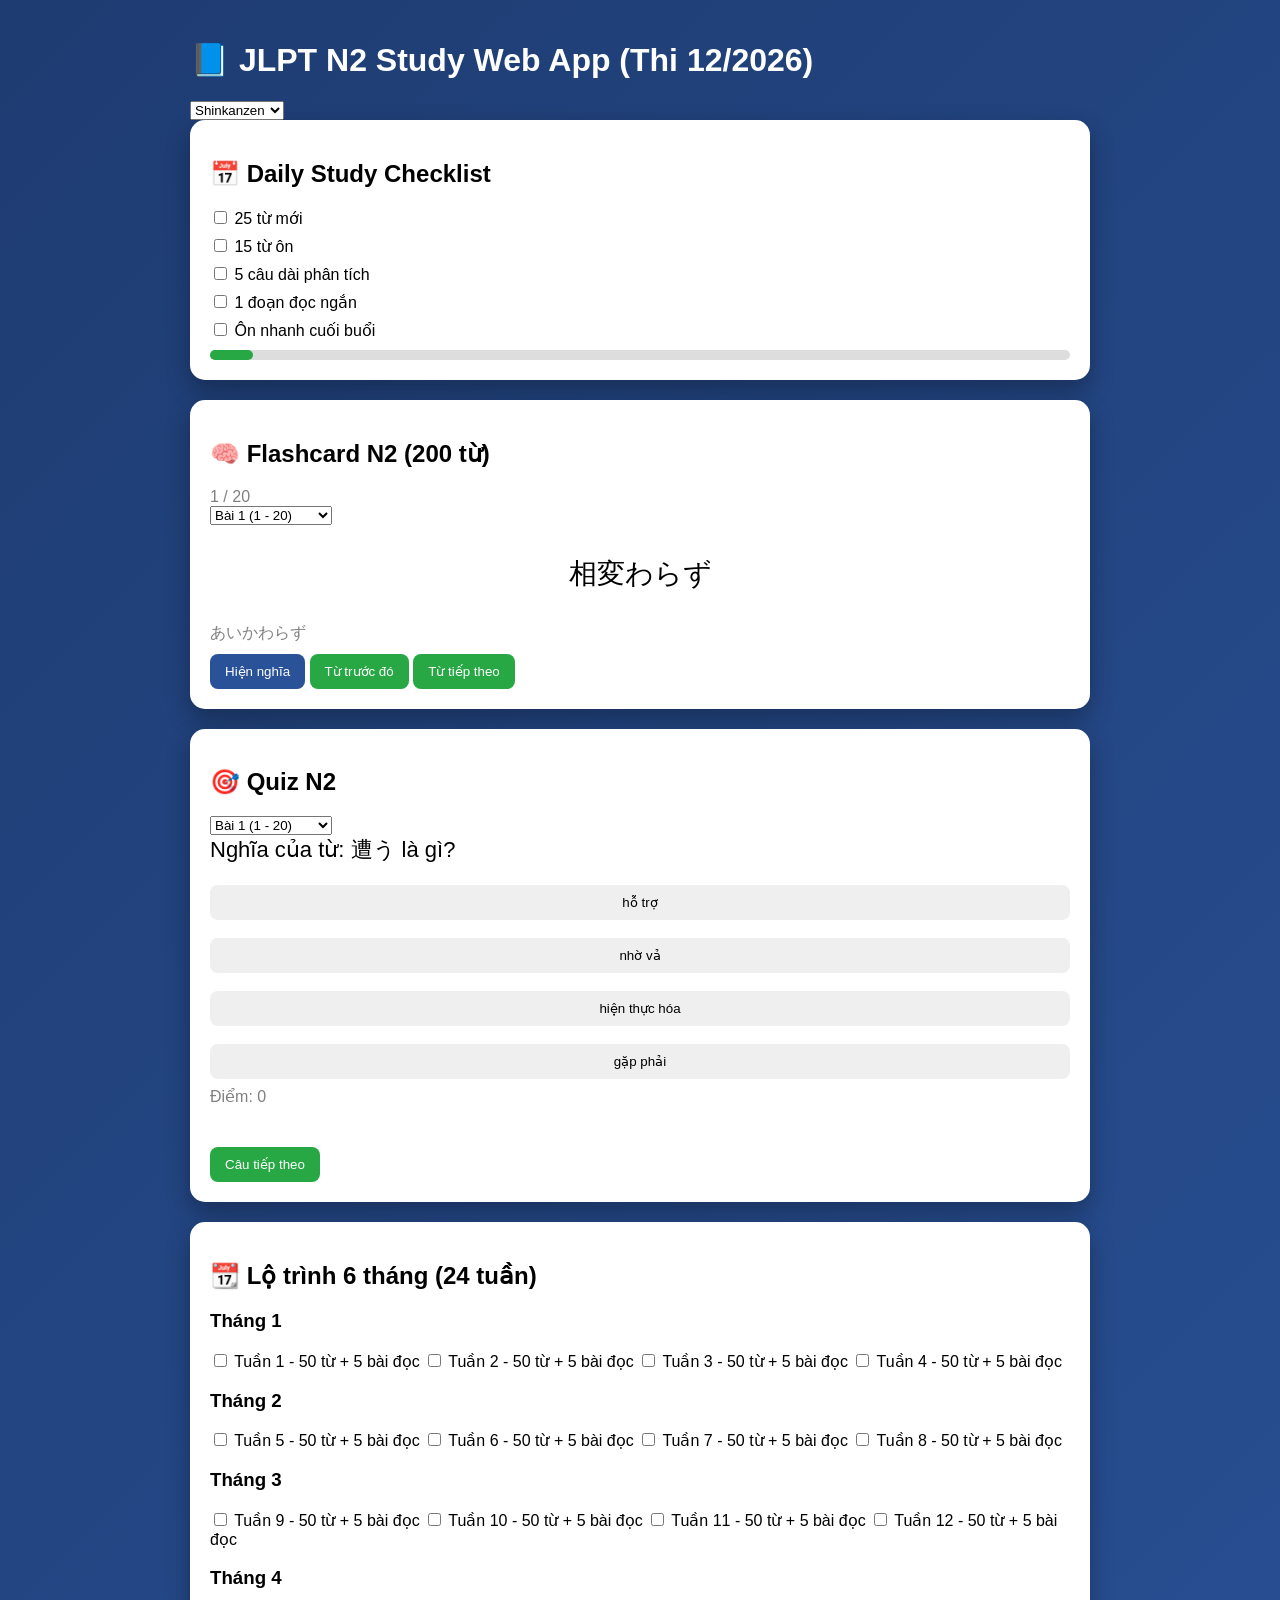
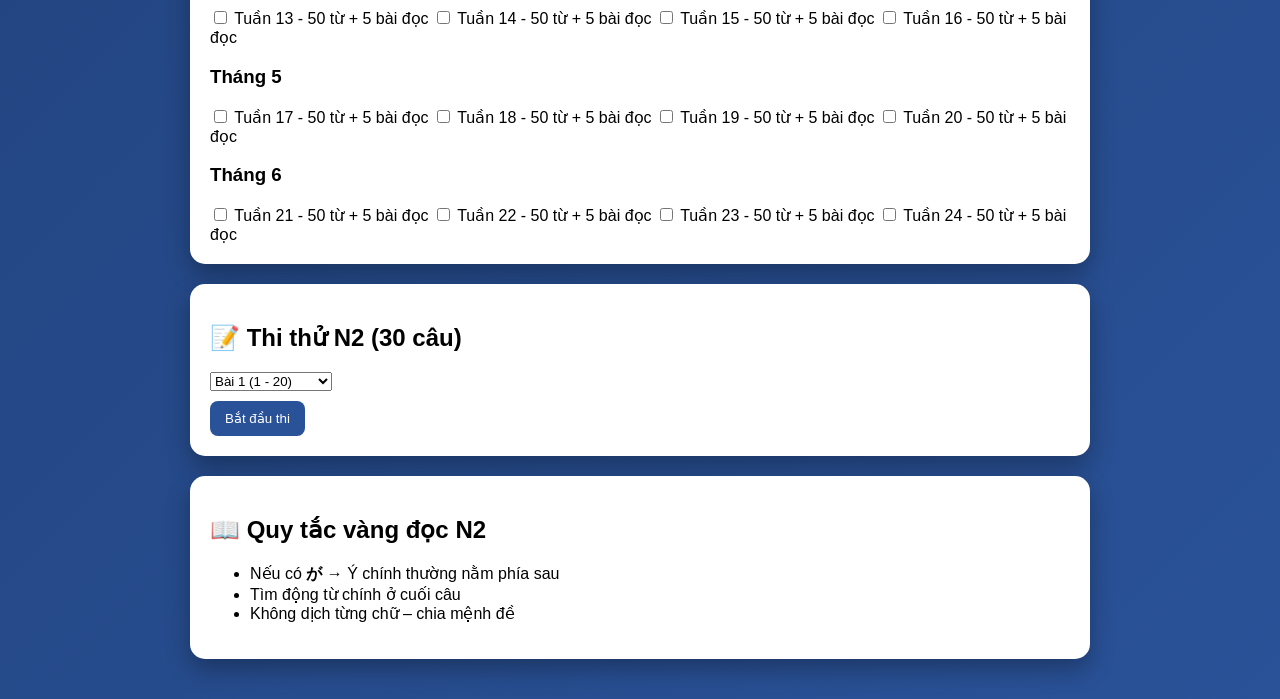
==== index.html @ ff8e2837 "refactor: rename JLPT_N2.html to index.html" ====
<!DOCTYPE html>
<html lang="vi">

<head>
	<meta charset="UTF-8">
	<link rel="stylesheet" href="style.css">
	<title>JLPT N2 Study Web App</title>
</head>

<body>
	<div class="container">

		<h1>📘 JLPT N2 Study Web App (Thi 12/2026)</h1>
		<select id="bookSelect">
			<option value="shinkanzen">Shinkanzen</option>
			<option value="soumatome">Soumatome</option>
		</select>
		<div class="card">
			<h2>📅 Daily Study Checklist</h2>
			<div class="checkbox-list">
				<label><input type="checkbox"> 25 từ mới</label>
				<label><input type="checkbox"> 15 từ ôn</label>
				<label><input type="checkbox"> 5 câu dài phân tích</label>
				<label><input type="checkbox"> 1 đoạn đọc ngắn</label>
				<label><input type="checkbox"> Ôn nhanh cuối buổi</label>
			</div>
			<div id="progressBar"></div>
		</div>

		<div class="card">
			<h2>🧠 Flashcard N2 (200 từ)</h2>
			<div class="small" id="counter"></div>
			<select id="flashRangeSelect"></select>
			<div class="flashcard" id="flashcard"></div>
			<div>
				<span class="small" id="kana"></span>
				<span class="small" id="meaning" style="display:none;"></span>
				<div class="small" id="example"></div>
			</div>
			<button class="primary" id="toggleBtn" onclick="toggleMeaning()">Hiện nghĩa</button>
			<button class="success" onclick="nextCard(1)">Từ trước đó</button>
			<button class="success" onclick="nextCard(0)">Từ tiếp theo</button>
		</div>

		<div class="card">
			<h2>🎯 Quiz N2</h2>
			<select id="quizRangeSelect"></select>
			<div id="quizQuestion" style="font-size:22px; margin-bottom:10px;"></div>
			<div id="quizOptions"></div>
			<div style="height: 50px;">
				<div class="small" id="quizScore"></div>
				<div class="small" id="quizAnswer"></div>
			</div>
			<button class="success" onclick="nextQuiz()">Câu tiếp theo</button>
		</div>

		<div class="card">
			<h2>📆 Lộ trình 6 tháng (24 tuần)</h2>
			<div id="roadmap"></div>
		</div>

		<div class="card">
			<h2>📝 Thi thử N2 (30 câu)</h2>
			<div>
				<select id="examRangeSelect"></select>
			</div>
			<div id="examQuestion"></div>
			<div id="examOptions" style="display: grid;"></div>
			<div id="examResult"></div>
			<button class="primary" onclick="startExam()">Bắt đầu thi</button>
		</div>
		<div class="card">
			<h2>📖 Quy tắc vàng đọc N2</h2>
			<ul>
				<li>Nếu có <b>が</b> → Ý chính thường nằm phía sau</li>
				<li>Tìm động từ chính ở cuối câu</li>
				<li>Không dịch từng chữ – chia mệnh đề</li>
			</ul>
		</div>

	</div>
	<script src="shinkanzenData.js"></script>
	<script src="somatomeData.js"></script>
	<script src="app.js"></script>


</body>

</html>
---- style.css ----
body {
    font-family: Arial, sans-serif;
    background: linear-gradient(135deg, #1e3c72, #2a5298);
    color: white;
    margin: 0;
    padding: 20px;
}

.container {
    max-width: 900px;
    margin: auto;
}

.card {
    background: white;
    color: black;
    padding: 20px;
    border-radius: 15px;
    margin-bottom: 20px;
    box-shadow: 0 10px 25px rgba(0, 0, 0, 0.3);
}

button {
    padding: 10px 15px;
    border: none;
    border-radius: 8px;
    cursor: pointer;
    margin-top: 10px;
}

.primary {
    background: #2a5298;
    color: white;
}

.success {
    background: #28a745;
    color: white;
}

.checkbox-list label {
    display: block;
    margin-bottom: 8px;
}

.flashcard {
    font-size: 28px;
    text-align: center;
    padding: 30px;
}

.small {
    font-size: 16px;
    color: gray;
}

.correct-answer {
    background: green;
    color: white;
}

.wrong-answer {
    border: 1px solid red;
}

.progress-bar {
    height: 10px;
    background: #ddd;
    border-radius: 10px;
    margin-top: 10px;
}

.progress-fill {
    height: 10px;
    width: 0%;
    background: #28a745;
    border-radius: 10px;
}
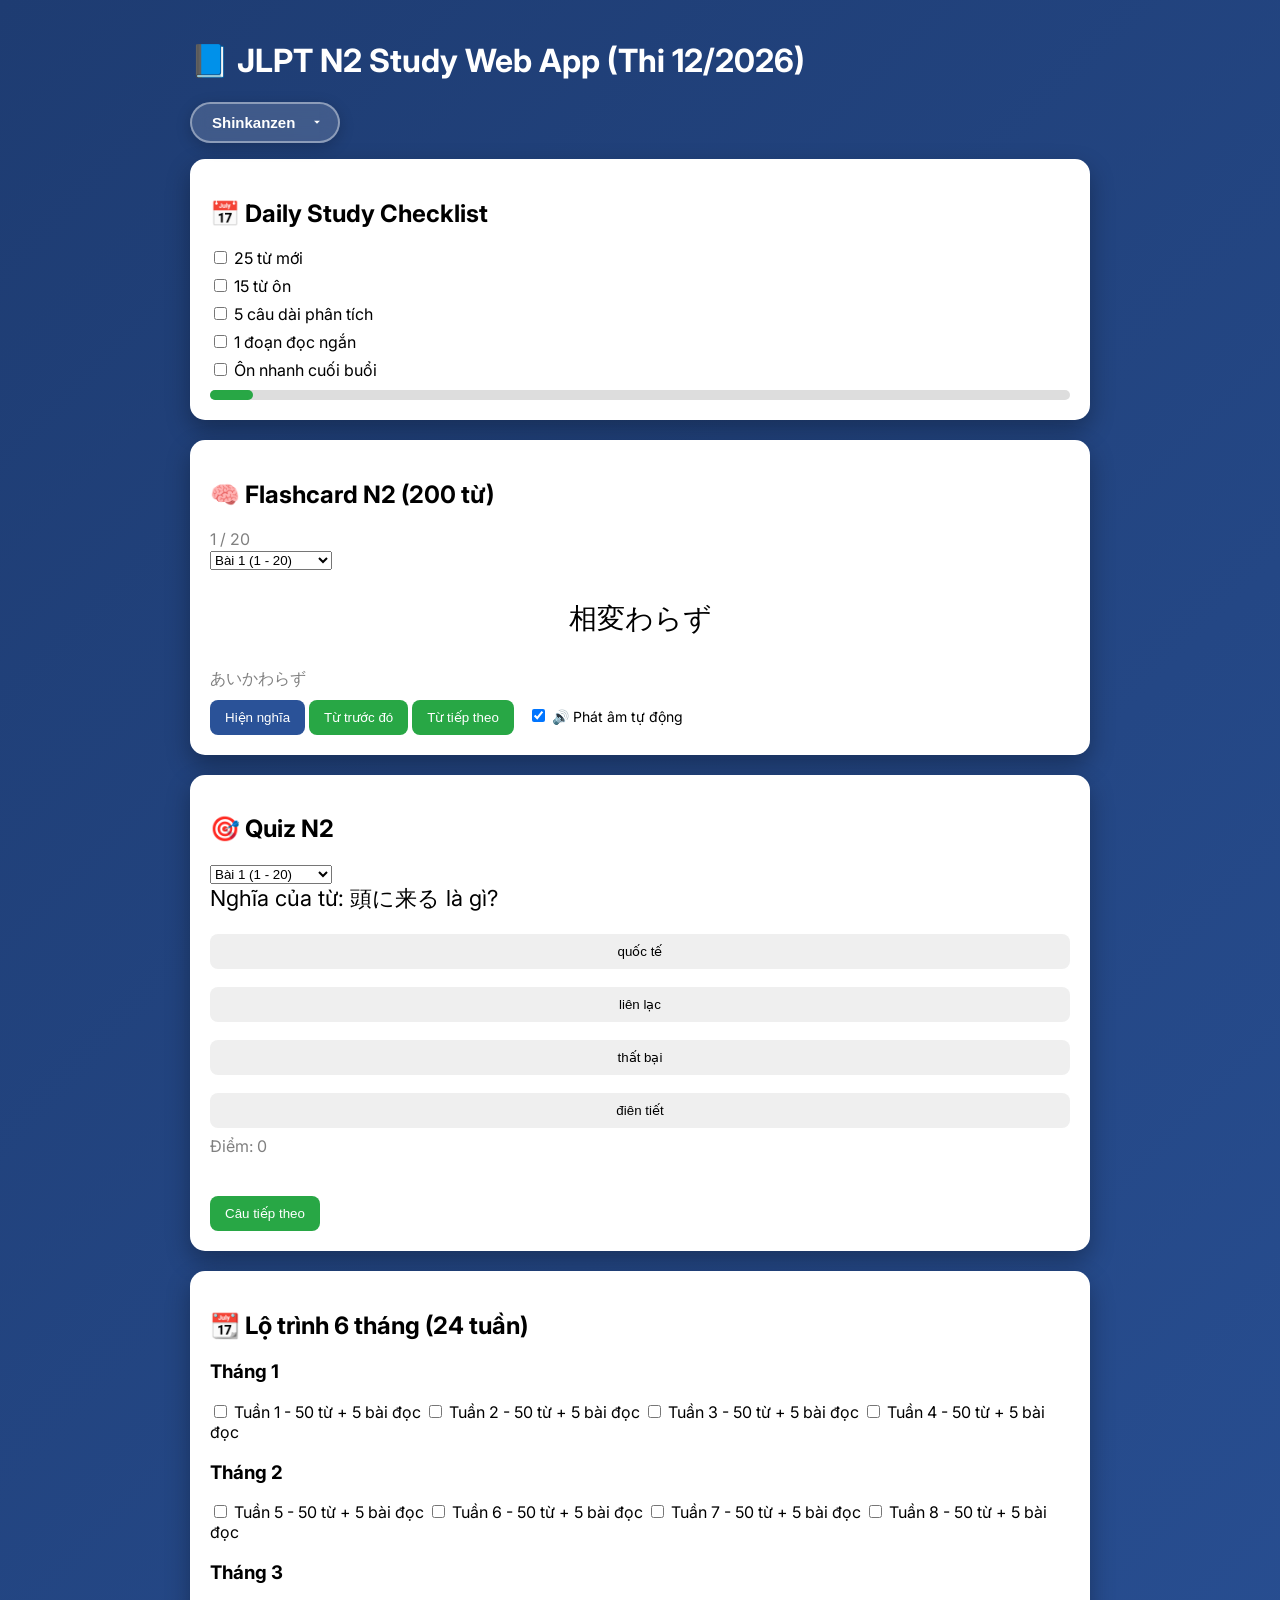
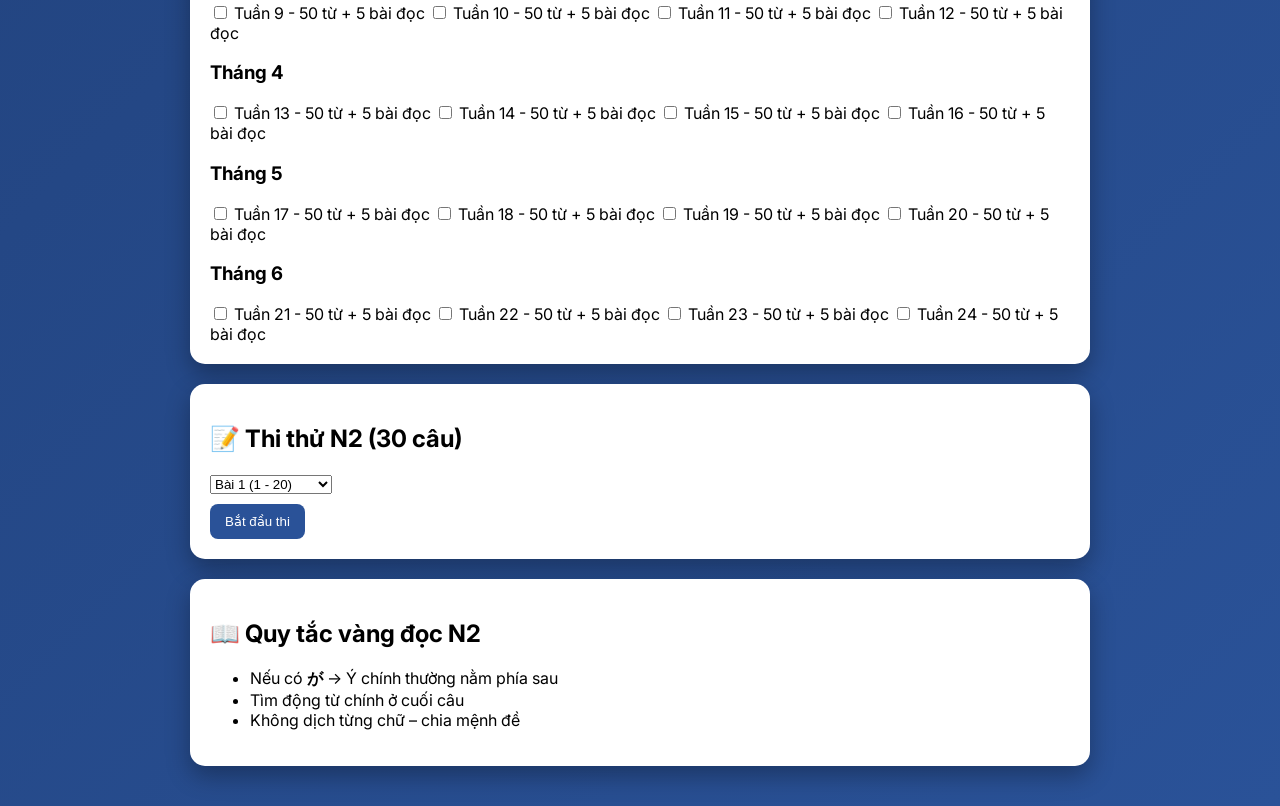
==== commit d0564fac: "feat: Implement Japanese text-to-speech with an auto-speak toggle, refine range selection for flashc" ====
--- a/index.html
+++ b/index.html
@@ -3,6 +3,8 @@
 
 <head>
 	<meta charset="UTF-8">
+	<link rel="preconnect" href="https://fonts.googleapis.com">
+	<link href="https://fonts.googleapis.com/css2?family=Inter:wght@400;600;700&display=swap" rel="stylesheet">
 	<link rel="stylesheet" href="style.css">
 	<title>JLPT N2 Study Web App</title>
 </head>
@@ -40,6 +42,9 @@
 			<button class="primary" id="toggleBtn" onclick="toggleMeaning()">Hiện nghĩa</button>
 			<button class="success" onclick="nextCard(1)">Từ trước đó</button>
 			<button class="success" onclick="nextCard(0)">Từ tiếp theo</button>
+			<label style="margin-left:10px; font-size:14px; cursor:pointer;">
+				<input type="checkbox" id="autoSpeakToggle" checked> 🔊 Phát âm tự động
+			</label>
 		</div>
 
 		<div class="card">
--- a/style.css
+++ b/style.css
@@ -1,9 +1,42 @@
 body {
-    font-family: Arial, sans-serif;
+    font-family: 'Inter', 'Segoe UI', Arial, sans-serif;
     background: linear-gradient(135deg, #1e3c72, #2a5298);
     color: white;
     margin: 0;
     padding: 20px;
+}
+
+#bookSelect {
+    appearance: none;
+    -webkit-appearance: none;
+    background: rgba(255, 255, 255, 0.15);
+    color: white;
+    border: 2px solid rgba(255, 255, 255, 0.4);
+    border-radius: 50px;
+    padding: 10px 40px 10px 20px;
+    font-size: 15px;
+    font-weight: 600;
+    cursor: pointer;
+    outline: none;
+    margin-bottom: 16px;
+    backdrop-filter: blur(8px);
+    background-image: url("data:image/svg+xml,%3Csvg xmlns='http://www.w3.org/2000/svg' width='14' height='14' viewBox='0 0 24 24' fill='white'%3E%3Cpath d='M7 10l5 5 5-5z'/%3E%3C/svg%3E");
+    background-repeat: no-repeat;
+    background-position: right 14px center;
+    transition: background 0.2s, border-color 0.2s, box-shadow 0.2s;
+    box-shadow: 0 4px 15px rgba(0, 0, 0, 0.2);
+}
+
+#bookSelect:hover {
+    background-color: rgba(255, 255, 255, 0.25);
+    border-color: rgba(255, 255, 255, 0.7);
+    box-shadow: 0 6px 20px rgba(0, 0, 0, 0.3);
+}
+
+#bookSelect option {
+    background: #1e3c72;
+    color: white;
+    font-weight: 600;
 }
 
 .container {
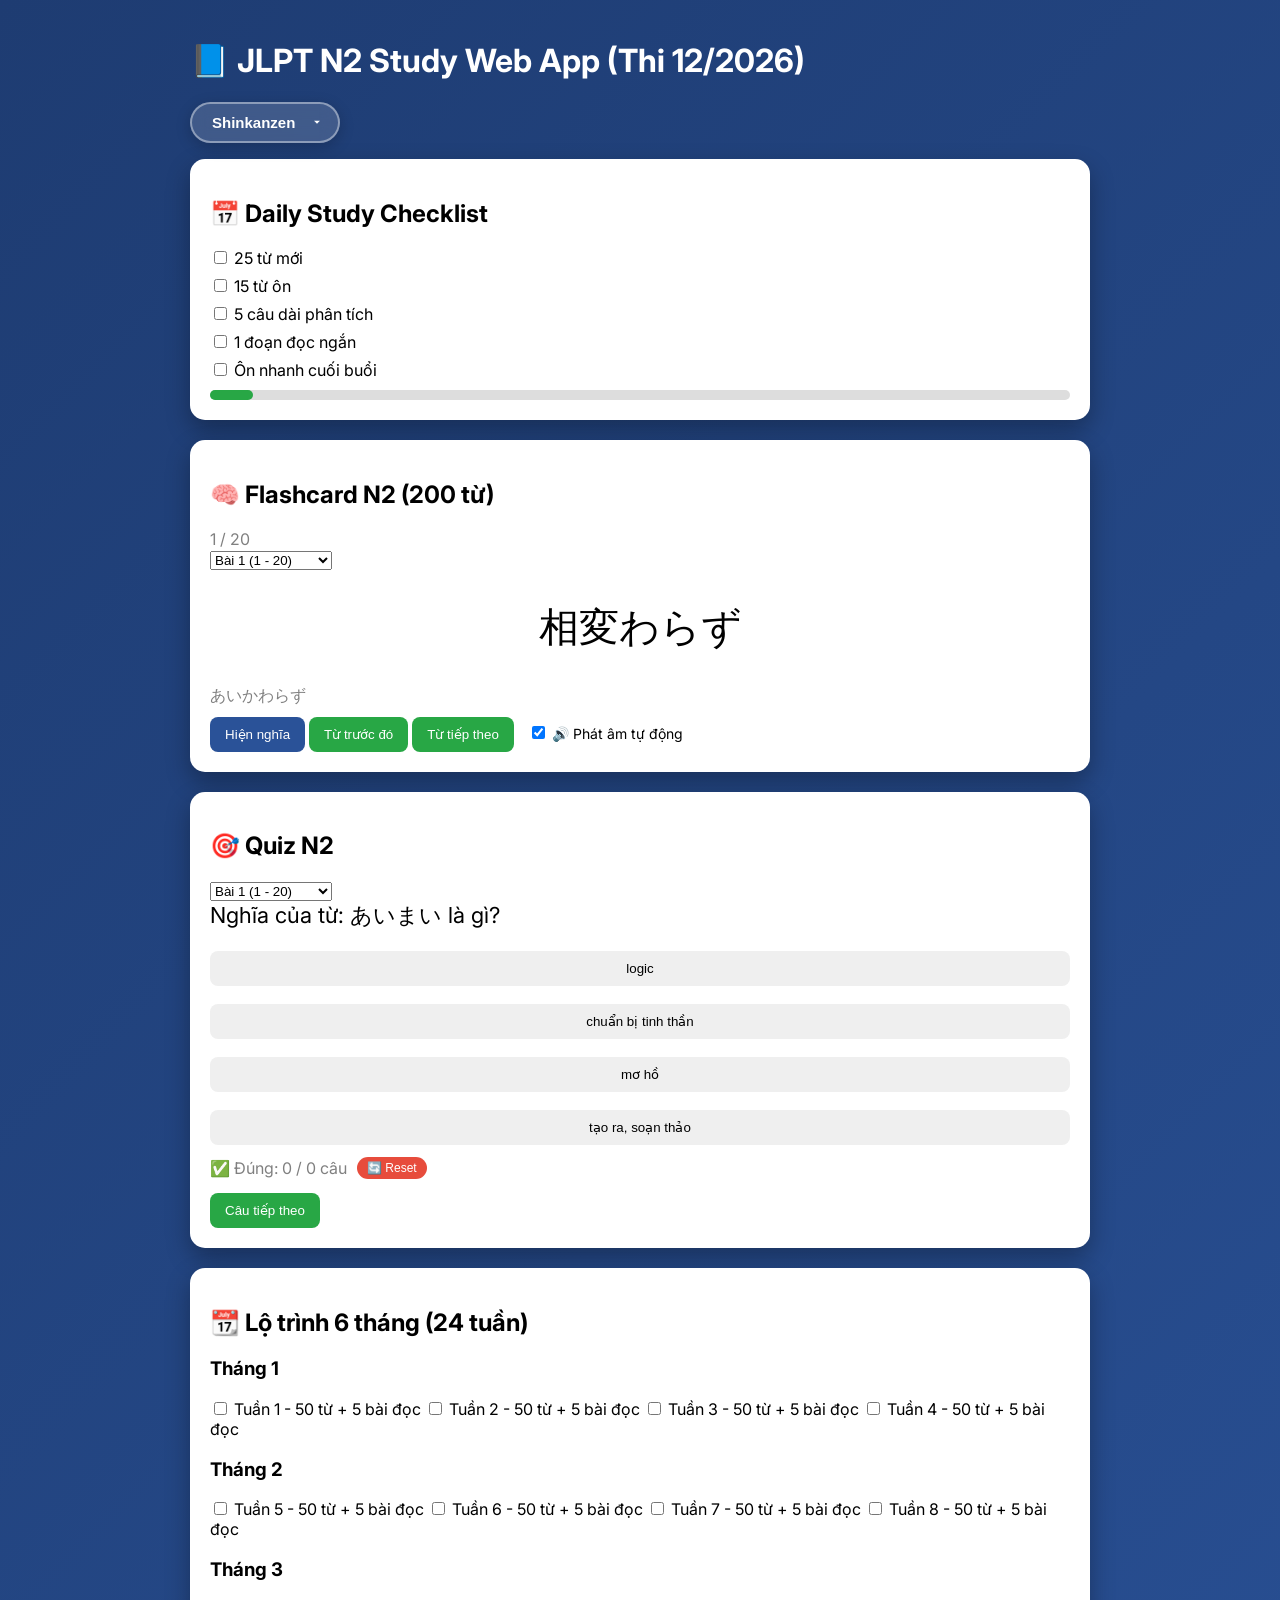
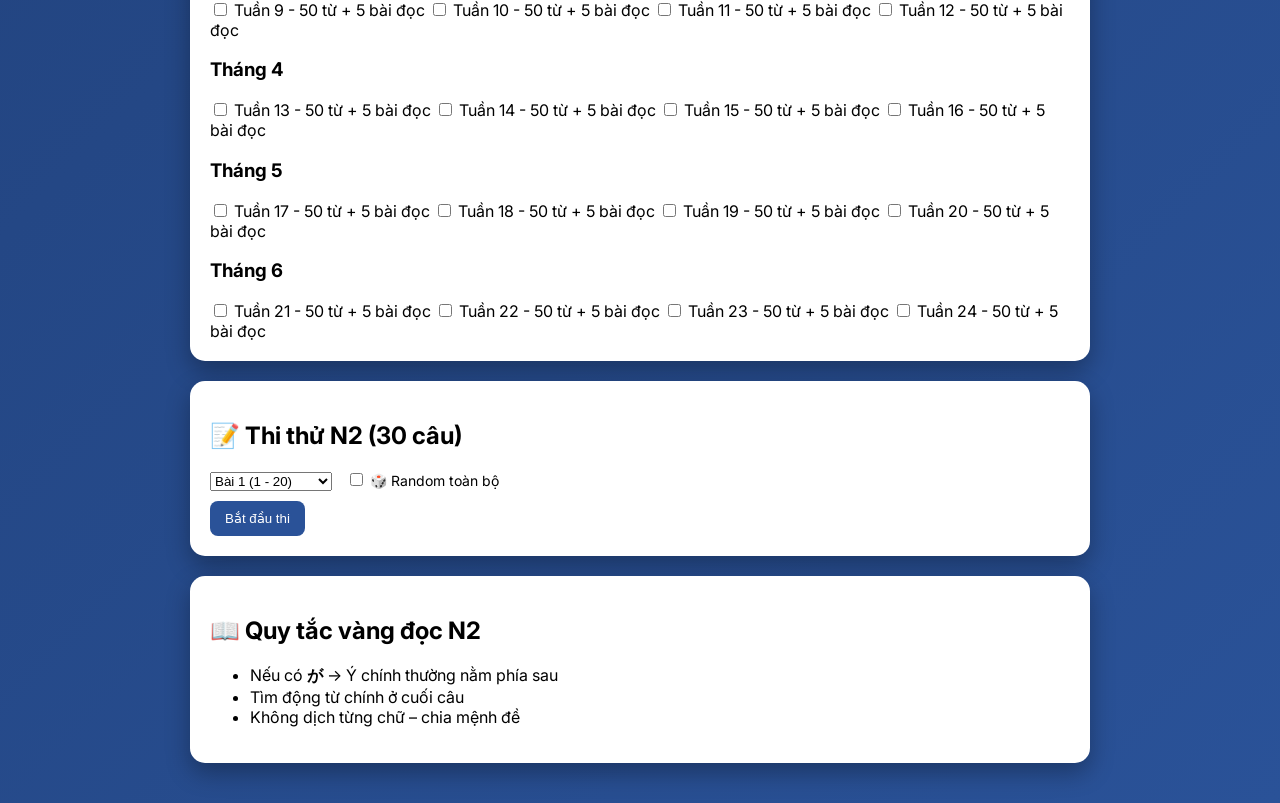
==== commit ac58ded4: "feat: Enhance quiz functionality with detailed score tracking, reset option, improved answer feedbac" ====
--- a/index.html
+++ b/index.html
@@ -52,8 +52,11 @@
 			<select id="quizRangeSelect"></select>
 			<div id="quizQuestion" style="font-size:22px; margin-bottom:10px;"></div>
 			<div id="quizOptions"></div>
-			<div style="height: 50px;">
+			<div style="display:flex; align-items:center; gap:10px; flex-wrap:wrap; min-height:30px;">
 				<div class="small" id="quizScore"></div>
+				<button onclick="resetScore()"
+					style="font-size:12px; padding:4px 10px; background:#e74c3c; color:white; border-radius:20px; margin-top:0;">🔄
+					Reset</button>
 				<div class="small" id="quizAnswer"></div>
 			</div>
 			<button class="success" onclick="nextQuiz()">Câu tiếp theo</button>
@@ -68,6 +71,9 @@
 			<h2>📝 Thi thử N2 (30 câu)</h2>
 			<div>
 				<select id="examRangeSelect"></select>
+				<label style="margin-left:10px; font-size:14px; cursor:pointer;">
+					<input type="checkbox" id="randomExamToggle"> 🎲 Random toàn bộ
+				</label>
 			</div>
 			<div id="examQuestion"></div>
 			<div id="examOptions" style="display: grid;"></div>
--- a/style.css
+++ b/style.css
@@ -77,7 +77,7 @@
 }
 
 .flashcard {
-    font-size: 28px;
+    font-size: 40px;
     text-align: center;
     padding: 30px;
 }
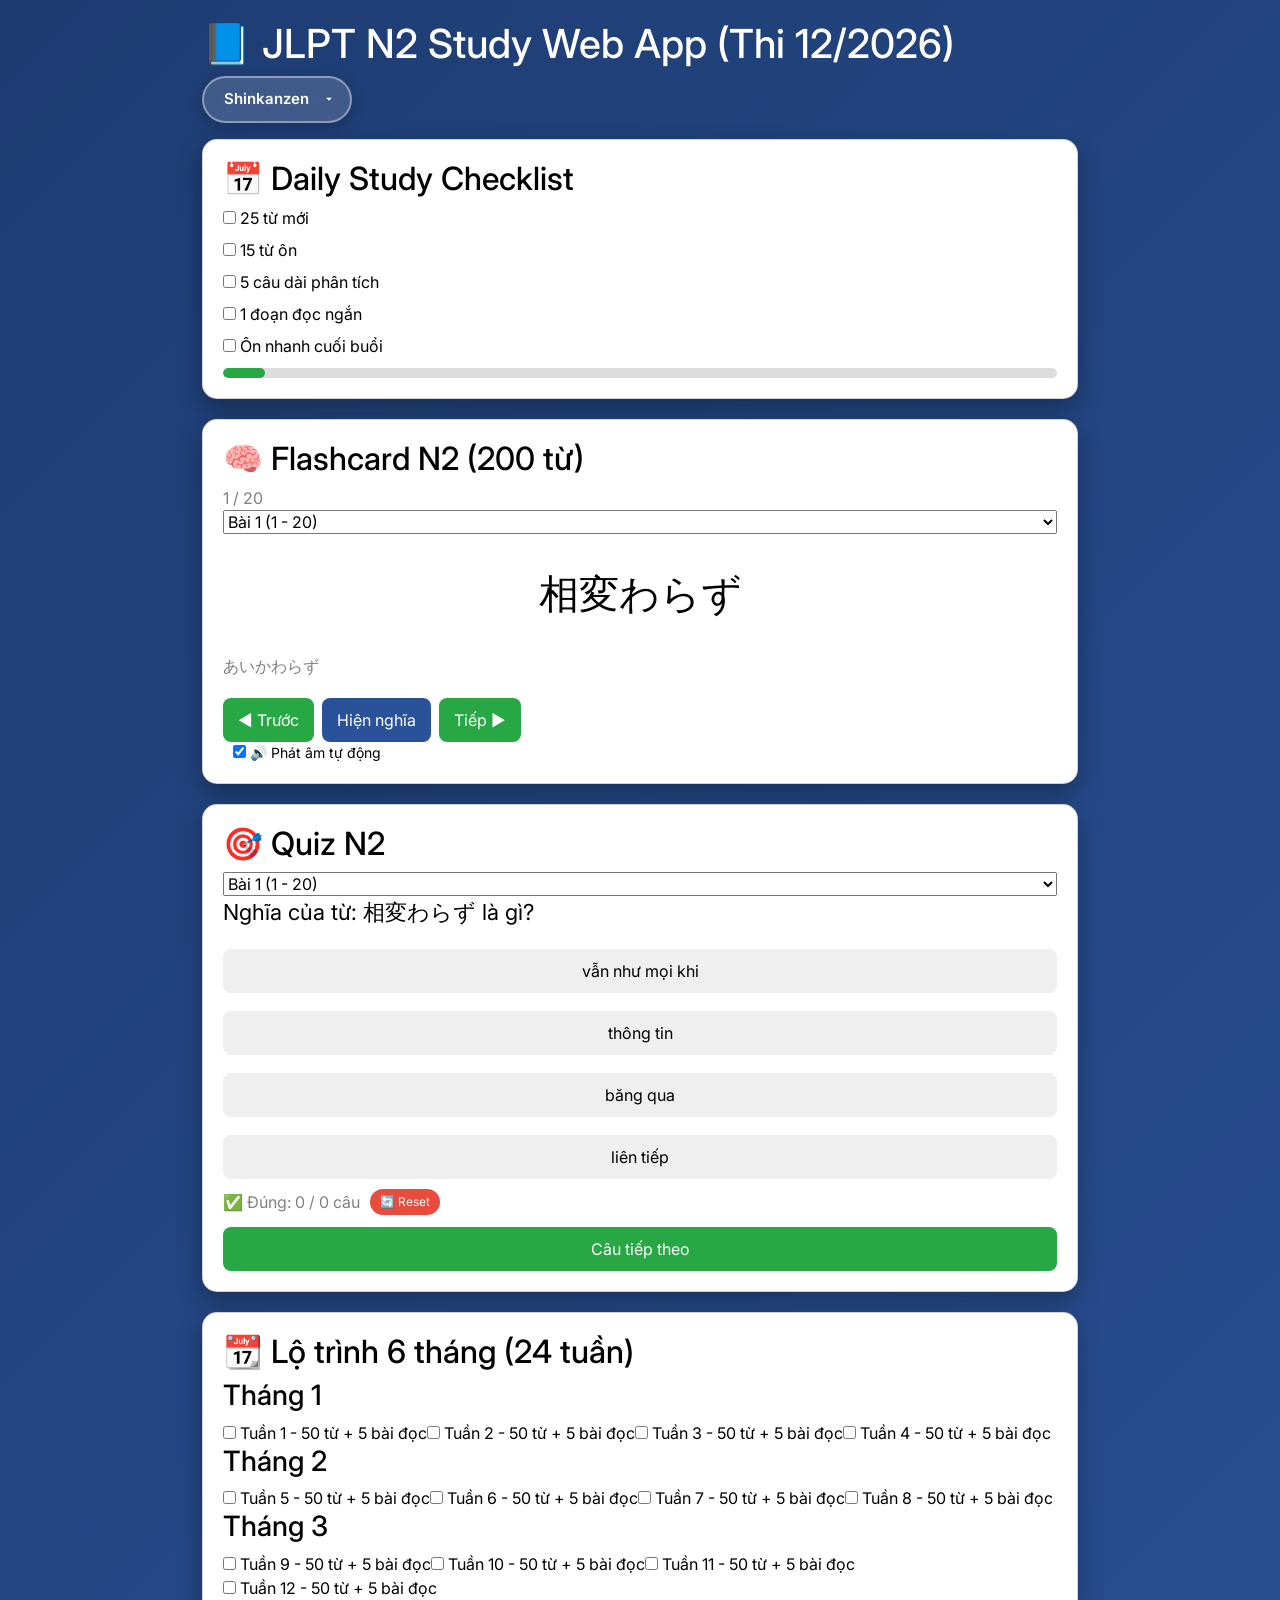
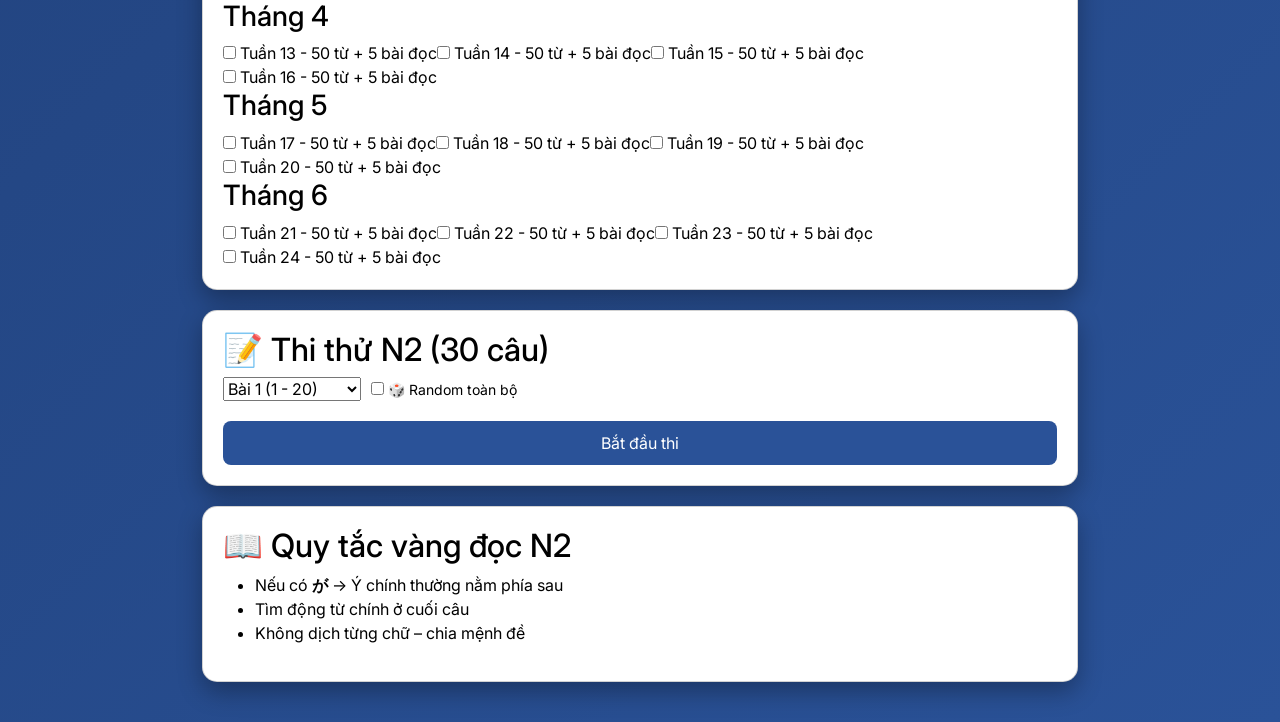
==== commit 784fa628: "feat: Implement responsive design using Bootstrap with tabbed navigation for mobile and a scrollable" ====
--- a/index.html
+++ b/index.html
@@ -3,98 +3,140 @@
 
 <head>
 	<meta charset="UTF-8">
+	<meta name="viewport" content="width=device-width, initial-scale=1.0">
 	<link rel="preconnect" href="https://fonts.googleapis.com">
 	<link href="https://fonts.googleapis.com/css2?family=Inter:wght@400;600;700&display=swap" rel="stylesheet">
+	<link href="https://cdn.jsdelivr.net/npm/bootstrap@5.3.3/dist/css/bootstrap.min.css" rel="stylesheet">
 	<link rel="stylesheet" href="style.css">
 	<title>JLPT N2 Study Web App</title>
 </head>
 
 <body>
 	<div class="container">
+		<h1>📘 JLPT N2 Study Web App (Thi 12/2026)</h1>
 
-		<h1>📘 JLPT N2 Study Web App (Thi 12/2026)</h1>
+		<!-- Book Select - hiện trên mọi thiết bị -->
 		<select id="bookSelect">
 			<option value="shinkanzen">Shinkanzen</option>
 			<option value="soumatome">Soumatome</option>
 		</select>
-		<div class="card">
-			<h2>📅 Daily Study Checklist</h2>
-			<div class="checkbox-list">
-				<label><input type="checkbox"> 25 từ mới</label>
-				<label><input type="checkbox"> 15 từ ôn</label>
-				<label><input type="checkbox"> 5 câu dài phân tích</label>
-				<label><input type="checkbox"> 1 đoạn đọc ngắn</label>
-				<label><input type="checkbox"> Ôn nhanh cuối buổi</label>
+
+		<!-- ===== MOBILE TAB NAV (chỉ hiện trên mobile) ===== -->
+		<ul class="nav nav-tabs nav-fill mobile-tab-nav" id="mobileTab" role="tablist">
+			<li class="nav-item" role="presentation">
+				<button class="nav-link active" data-bs-toggle="tab" data-bs-target="#tab-flashcard" type="button">
+					🧠 Flashcard
+				</button>
+			</li>
+			<li class="nav-item" role="presentation">
+				<button class="nav-link" data-bs-toggle="tab" data-bs-target="#tab-quiz" type="button">
+					🎯 Quiz N2
+				</button>
+			</li>
+			<li class="nav-item" role="presentation">
+				<button class="nav-link" data-bs-toggle="tab" data-bs-target="#tab-exam" type="button">
+					📝 Thi thử
+				</button>
+			</li>
+		</ul>
+
+		<!-- ===== NỘI DUNG CHÍNH: tab trên mobile, scroll trên desktop ===== -->
+		<div class="tab-content main-content" id="mobileTabContent">
+
+			<!-- Daily Checklist: chỉ desktop mới thấy -->
+			<div class="card desktop-only-card">
+				<h2>📅 Daily Study Checklist</h2>
+				<div class="checkbox-list">
+					<label><input type="checkbox"> 25 từ mới</label>
+					<label><input type="checkbox"> 15 từ ôn</label>
+					<label><input type="checkbox"> 5 câu dài phân tích</label>
+					<label><input type="checkbox"> 1 đoạn đọc ngắn</label>
+					<label><input type="checkbox"> Ôn nhanh cuối buổi</label>
+				</div>
+				<div id="progressBar"></div>
 			</div>
-			<div id="progressBar"></div>
-		</div>
 
-		<div class="card">
-			<h2>🧠 Flashcard N2 (200 từ)</h2>
-			<div class="small" id="counter"></div>
-			<select id="flashRangeSelect"></select>
-			<div class="flashcard" id="flashcard"></div>
-			<div>
-				<span class="small" id="kana"></span>
-				<span class="small" id="meaning" style="display:none;"></span>
-				<div class="small" id="example"></div>
+			<!-- Tab Flashcard -->
+			<div class="tab-pane fade show active" id="tab-flashcard">
+				<div class="card">
+					<h2>🧠 Flashcard N2 (200 từ)</h2>
+					<div class="small" id="counter"></div>
+					<select id="flashRangeSelect"></select>
+					<div class="flashcard" id="flashcard"></div>
+					<div>
+						<span class="small" id="kana"></span>
+						<span class="small" id="meaning" style="display:none;"></span>
+						<div class="small" id="example"></div>
+					</div>
+					<div class="btn-row">
+						<button class="success" onclick="nextCard(1)">◀ Trước</button>
+						<button class="primary" id="toggleBtn" onclick="toggleMeaning()">Hiện nghĩa</button>
+						<button class="success" onclick="nextCard(0)">Tiếp ▶</button>
+					</div>
+					<label class="autospeak-label">
+						<input type="checkbox" id="autoSpeakToggle" checked> 🔊 Phát âm tự động
+					</label>
+				</div>
 			</div>
-			<button class="primary" id="toggleBtn" onclick="toggleMeaning()">Hiện nghĩa</button>
-			<button class="success" onclick="nextCard(1)">Từ trước đó</button>
-			<button class="success" onclick="nextCard(0)">Từ tiếp theo</button>
-			<label style="margin-left:10px; font-size:14px; cursor:pointer;">
-				<input type="checkbox" id="autoSpeakToggle" checked> 🔊 Phát âm tự động
-			</label>
-		</div>
 
-		<div class="card">
-			<h2>🎯 Quiz N2</h2>
-			<select id="quizRangeSelect"></select>
-			<div id="quizQuestion" style="font-size:22px; margin-bottom:10px;"></div>
-			<div id="quizOptions"></div>
-			<div style="display:flex; align-items:center; gap:10px; flex-wrap:wrap; min-height:30px;">
-				<div class="small" id="quizScore"></div>
-				<button onclick="resetScore()"
-					style="font-size:12px; padding:4px 10px; background:#e74c3c; color:white; border-radius:20px; margin-top:0;">🔄
-					Reset</button>
-				<div class="small" id="quizAnswer"></div>
+			<!-- Tab Quiz -->
+			<div class="tab-pane fade" id="tab-quiz">
+				<div class="card">
+					<h2>🎯 Quiz N2</h2>
+					<select id="quizRangeSelect"></select>
+					<div id="quizQuestion" style="font-size:22px; margin-bottom:10px;"></div>
+					<div id="quizOptions"></div>
+					<div style="display:flex; align-items:center; gap:10px; flex-wrap:wrap; min-height:30px;">
+						<div class="small" id="quizScore"></div>
+						<button onclick="resetScore()"
+							style="font-size:12px; padding:4px 10px; background:#e74c3c; color:white; border-radius:20px; margin-top:0;">🔄
+							Reset</button>
+						<div class="small" id="quizAnswer"></div>
+					</div>
+					<button class="success btn-full" onclick="nextQuiz()">Câu tiếp theo</button>
+				</div>
 			</div>
-			<button class="success" onclick="nextQuiz()">Câu tiếp theo</button>
-		</div>
 
-		<div class="card">
-			<h2>📆 Lộ trình 6 tháng (24 tuần)</h2>
-			<div id="roadmap"></div>
-		</div>
+			<!-- Roadmap: chỉ desktop -->
+			<div class="card desktop-only-card">
+				<h2>📆 Lộ trình 6 tháng (24 tuần)</h2>
+				<div id="roadmap"></div>
+			</div>
 
-		<div class="card">
-			<h2>📝 Thi thử N2 (30 câu)</h2>
-			<div>
-				<select id="examRangeSelect"></select>
-				<label style="margin-left:10px; font-size:14px; cursor:pointer;">
-					<input type="checkbox" id="randomExamToggle"> 🎲 Random toàn bộ
-				</label>
+			<!-- Tab Thi thử -->
+			<div class="tab-pane fade" id="tab-exam">
+				<div class="card">
+					<h2>📝 Thi thử N2 (30 câu)</h2>
+					<div class="exam-controls">
+						<select id="examRangeSelect"></select>
+						<label style="font-size:14px; cursor:pointer;">
+							<input type="checkbox" id="randomExamToggle"> 🎲 Random toàn bộ
+						</label>
+					</div>
+					<div id="examQuestion"></div>
+					<div id="examOptions" style="display: grid;"></div>
+					<div id="examResult"></div>
+					<button class="primary btn-full" onclick="startExam()">Bắt đầu thi</button>
+				</div>
 			</div>
-			<div id="examQuestion"></div>
-			<div id="examOptions" style="display: grid;"></div>
-			<div id="examResult"></div>
-			<button class="primary" onclick="startExam()">Bắt đầu thi</button>
-		</div>
-		<div class="card">
-			<h2>📖 Quy tắc vàng đọc N2</h2>
-			<ul>
-				<li>Nếu có <b>が</b> → Ý chính thường nằm phía sau</li>
-				<li>Tìm động từ chính ở cuối câu</li>
-				<li>Không dịch từng chữ – chia mệnh đề</li>
-			</ul>
-		</div>
 
+			<!-- Quy tắc vàng: chỉ desktop -->
+			<div class="card desktop-only-card">
+				<h2>📖 Quy tắc vàng đọc N2</h2>
+				<ul>
+					<li>Nếu có <b>が</b> → Ý chính thường nằm phía sau</li>
+					<li>Tìm động từ chính ở cuối câu</li>
+					<li>Không dịch từng chữ – chia mệnh đề</li>
+				</ul>
+			</div>
+
+		</div><!-- end tab-content -->
 	</div>
+
 	<script src="shinkanzenData.js"></script>
 	<script src="somatomeData.js"></script>
 	<script src="app.js"></script>
-
-
+	<script src="https://cdn.jsdelivr.net/npm/bootstrap@5.3.3/dist/js/bootstrap.bundle.min.js"></script>
 </body>
 
 </html>
--- a/style.css
+++ b/style.css
@@ -108,4 +108,160 @@
     width: 0%;
     background: #28a745;
     border-radius: 10px;
+}
+
+/* ===== DESKTOP / MOBILE SHARED ===== */
+
+/* Trên desktop, tab-pane luôn hiện như block bình thường */
+.main-content .tab-pane {
+    display: block !important;
+    opacity: 1 !important;
+}
+
+/* Tab Nav chỉ hiện trên mobile */
+.mobile-tab-nav {
+    display: none;
+}
+
+/* Card chỉ desktop */
+.desktop-only-card {
+    display: block;
+}
+
+/* Btn row cho flashcard: đơn giản trên desktop */
+.btn-row {
+    display: flex;
+    gap: 8px;
+    margin-top: 10px;
+    flex-wrap: wrap;
+}
+
+.btn-full {
+    width: 100%;
+    margin-top: 10px;
+}
+
+.autospeak-label {
+    display: inline-block;
+    margin-left: 10px;
+    font-size: 14px;
+    cursor: pointer;
+}
+
+.exam-controls {
+    display: flex;
+    align-items: center;
+    gap: 10px;
+    flex-wrap: wrap;
+    margin-bottom: 10px;
+}
+
+/* ===== MOBILE (≤768px) ===== */
+@media (max-width: 768px) {
+    body {
+        padding: 10px;
+    }
+
+    h1 {
+        font-size: 18px;
+        margin-bottom: 10px;
+    }
+
+    /* Ẩn các card chỉ dành cho desktop */
+    .desktop-only-card {
+        display: none;
+    }
+
+    /* Hiện tab nav */
+    .mobile-tab-nav {
+        display: flex;
+        border-bottom: none;
+        background: rgba(255, 255, 255, 0.1);
+        border-radius: 14px 14px 0 0;
+        overflow: hidden;
+        gap: 2px;
+        padding: 4px 4px 0 4px;
+    }
+
+    .mobile-tab-nav .nav-link {
+        color: rgba(255, 255, 255, 0.7);
+        background: rgba(255, 255, 255, 0.08);
+        border: none;
+        border-radius: 10px 10px 0 0;
+        font-size: 13px;
+        font-weight: 600;
+        padding: 10px 6px;
+        transition: background 0.2s, color 0.2s;
+    }
+
+    .mobile-tab-nav .nav-link.active {
+        background: white;
+        color: #1e3c72;
+    }
+
+    .mobile-tab-nav .nav-link:hover {
+        background: rgba(255, 255, 255, 0.2);
+        color: white;
+    }
+
+    /* Trên mobile, Bootstrap tab hoạt động bình thường: chỉ active hiện */
+    .main-content .tab-pane {
+        display: none !important;
+        opacity: 0 !important;
+    }
+
+    .main-content .tab-pane.show.active {
+        display: block !important;
+        opacity: 1 !important;
+    }
+
+    .main-content .tab-pane .card {
+        border-radius: 0 0 15px 15px;
+        margin-bottom: 10px;
+    }
+
+    /* Btn row mobile */
+    .btn-row {
+        gap: 6px;
+        margin-top: 12px;
+    }
+
+    .btn-row button {
+        flex: 1;
+        font-size: 14px;
+        padding: 10px 4px;
+    }
+
+    .autospeak-label {
+        display: block;
+        margin-left: 0;
+        margin-top: 10px;
+        font-size: 13px;
+    }
+
+    /* Quiz / Exam options mobile */
+    #quizOptions button,
+    #examOptions button {
+        width: 100%;
+        margin-bottom: 8px;
+        padding: 12px;
+        font-size: 14px;
+    }
+
+    /* Selects mobile */
+    #flashRangeSelect,
+    #quizRangeSelect,
+    #examRangeSelect {
+        width: 100%;
+        padding: 8px 12px;
+        border-radius: 8px;
+        border: 1px solid #ccc;
+        font-size: 14px;
+    }
+
+    .exam-controls {
+        flex-direction: column;
+        align-items: flex-start;
+        gap: 6px;
+    }
 }
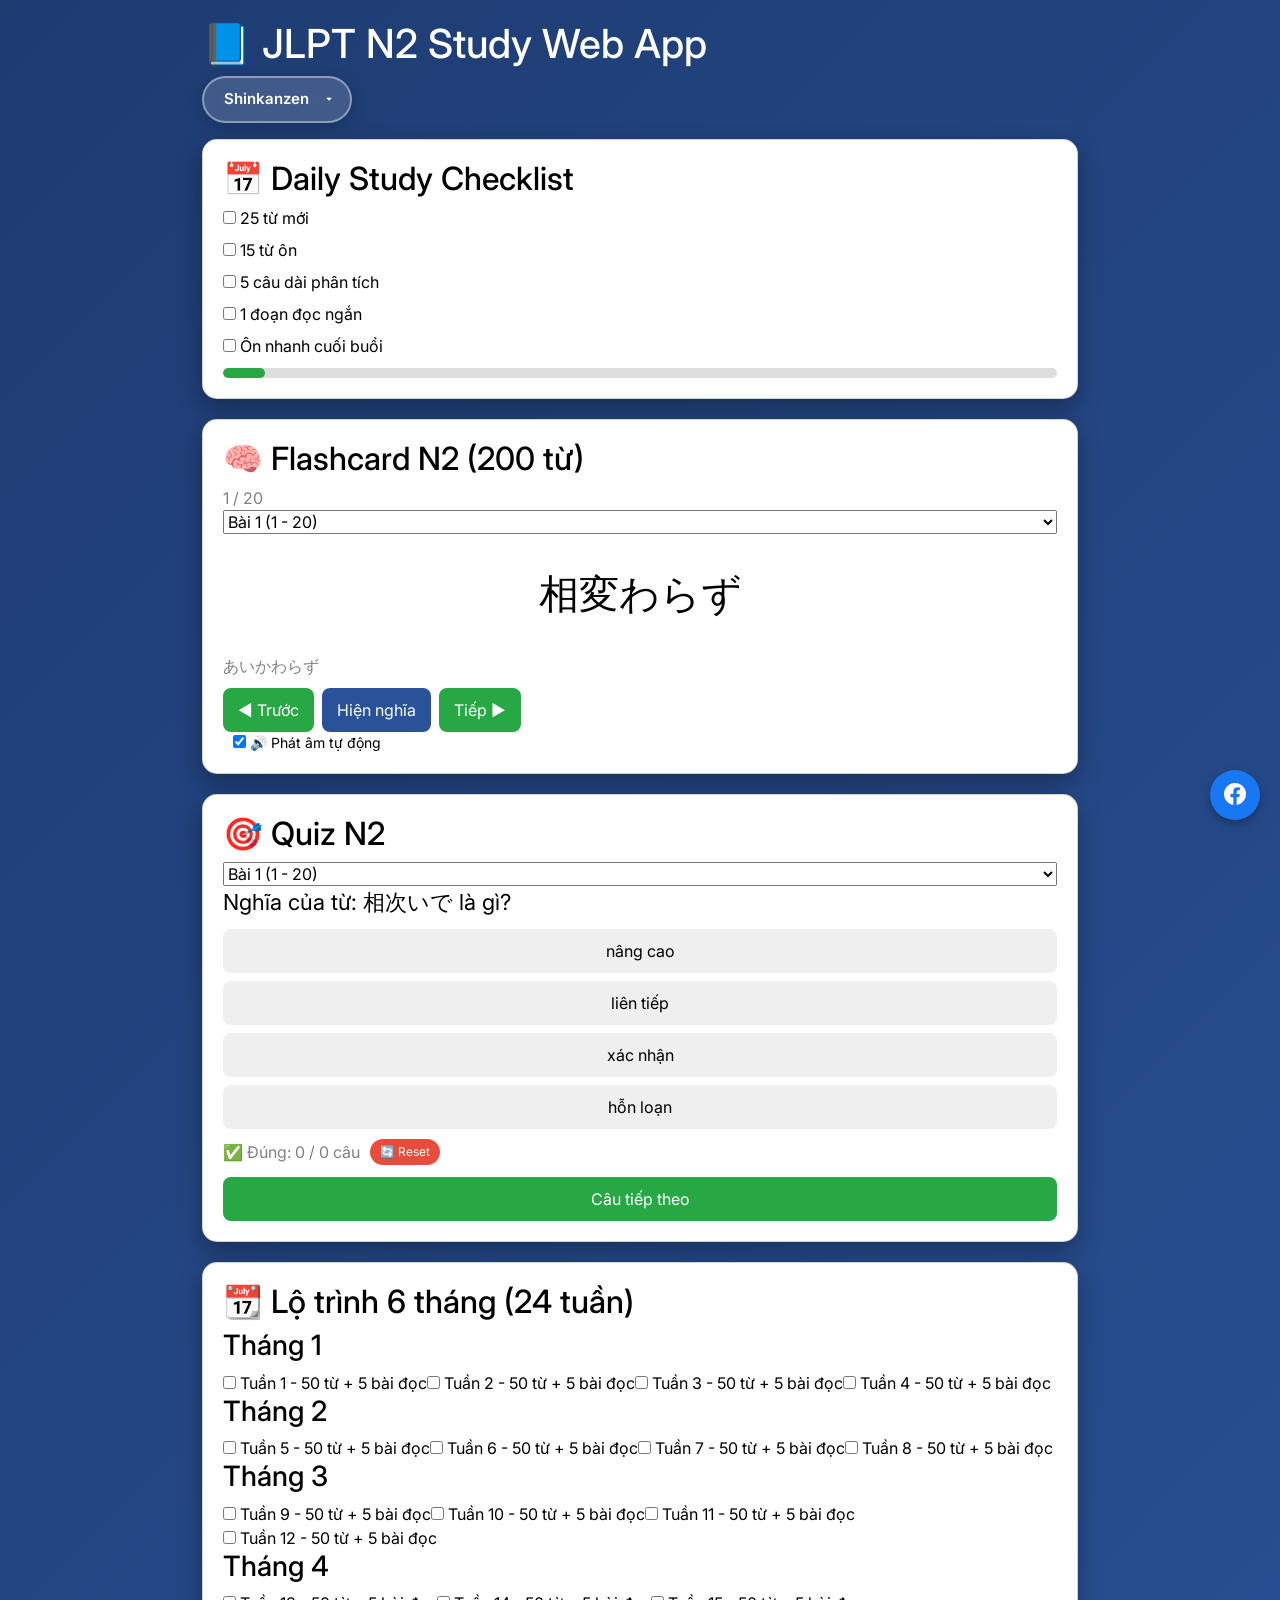
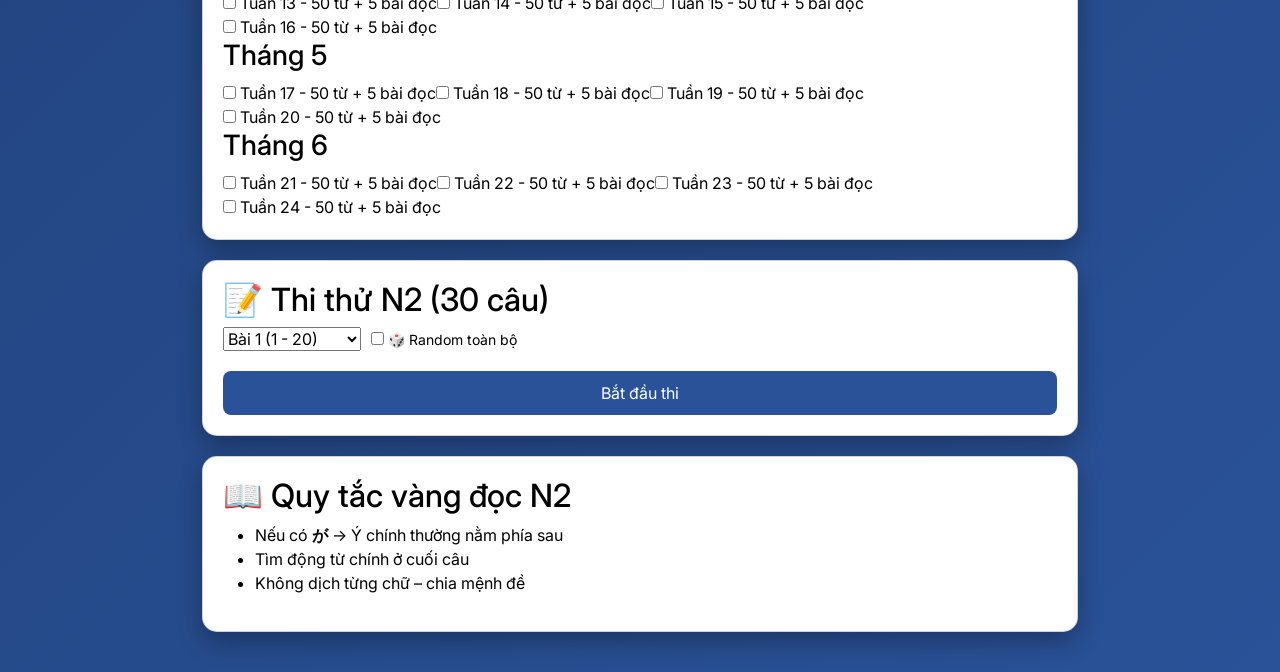
==== commit 8bef7b58: "feat: Add floating Facebook button and favicons, and remove mobile-specific quiz and flashcard funct" ====
--- a/index.html
+++ b/index.html
@@ -8,12 +8,14 @@
 	<link href="https://fonts.googleapis.com/css2?family=Inter:wght@400;600;700&display=swap" rel="stylesheet">
 	<link href="https://cdn.jsdelivr.net/npm/bootstrap@5.3.3/dist/css/bootstrap.min.css" rel="stylesheet">
 	<link rel="stylesheet" href="style.css">
+	<link rel="icon" type="image/png" href="favicon.png">
+	<link rel="stylesheet" href="https://cdn.jsdelivr.net/npm/bootstrap-icons@1.11.3/font/bootstrap-icons.min.css">
 	<title>JLPT N2 Study Web App</title>
 </head>
 
 <body>
 	<div class="container">
-		<h1>📘 JLPT N2 Study Web App (Thi 12/2026)</h1>
+		<h1>📘 JLPT N2 Study Web App</h1>
 
 		<!-- Book Select - hiện trên mọi thiết bị -->
 		<select id="bookSelect">
@@ -132,6 +134,9 @@
 
 		</div><!-- end tab-content -->
 	</div>
+	<a href="https://www.facebook.com/nguyenvietca.nvca" target="_blank" class="facebook-float">
+		<i class="bi bi-facebook"></i>
+	</a>
 
 	<script src="shinkanzenData.js"></script>
 	<script src="somatomeData.js"></script>
--- a/style.css
+++ b/style.css
@@ -58,7 +58,7 @@
     border: none;
     border-radius: 8px;
     cursor: pointer;
-    margin-top: 10px;
+    /* margin-top: 10px; */
 }
 
 .primary {
@@ -180,7 +180,7 @@
         border-radius: 14px 14px 0 0;
         overflow: hidden;
         gap: 2px;
-        padding: 4px 4px 0 4px;
+        /* padding: 4px 4px 0 4px; */
     }
 
     .mobile-tab-nav .nav-link {
@@ -264,4 +264,30 @@
         align-items: flex-start;
         gap: 6px;
     }
+}
+
+.facebook-float {
+    position: fixed;
+    bottom: 80px;
+    /* cao hơn nút scroll-top nếu có */
+    right: 20px;
+    width: 50px;
+    height: 50px;
+    background-color: #1877f2;
+    /* màu Facebook */
+    color: white;
+    border-radius: 50%;
+    display: flex;
+    align-items: center;
+    justify-content: center;
+    font-size: 22px;
+    box-shadow: 0 4px 10px rgba(0, 0, 0, 0.3);
+    text-decoration: none;
+    transition: all 0.3s ease;
+    z-index: 999;
+}
+
+.facebook-float:hover {
+    background-color: #145dbf;
+    transform: scale(1.2);
 }
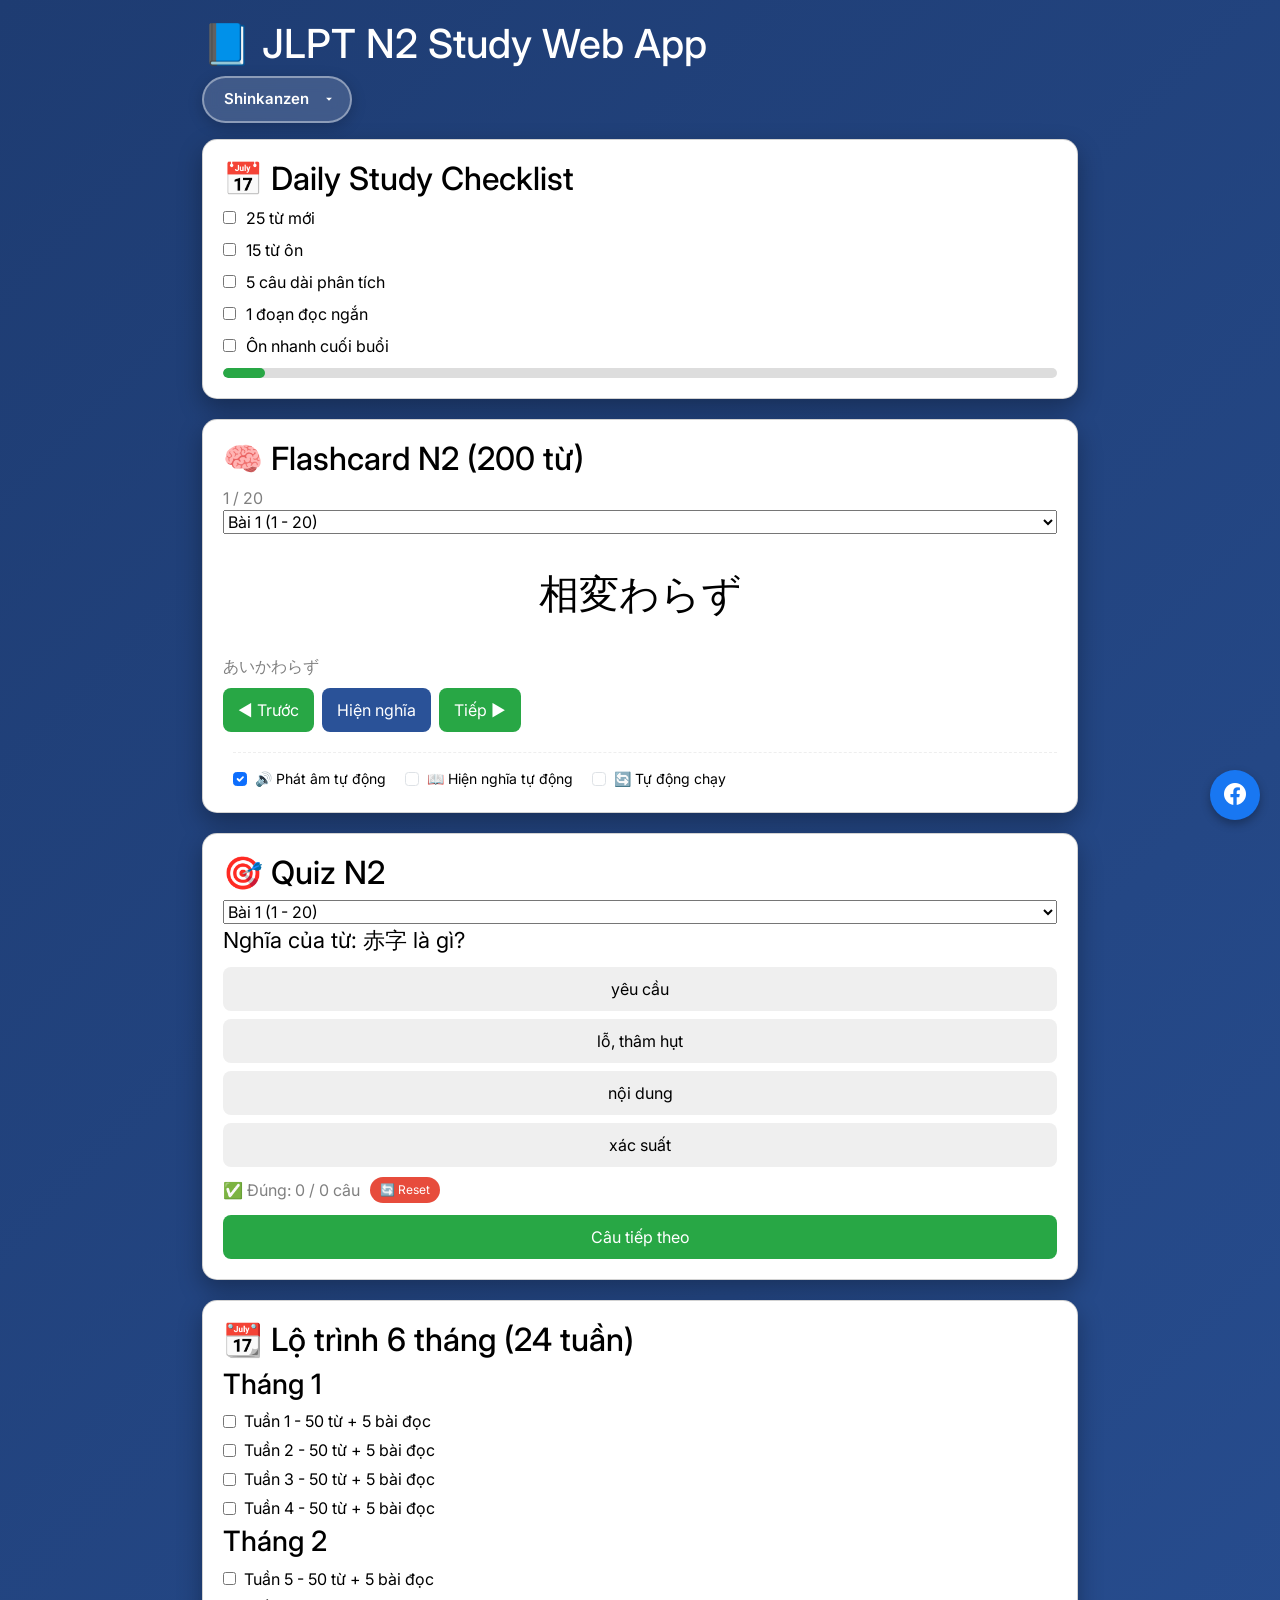
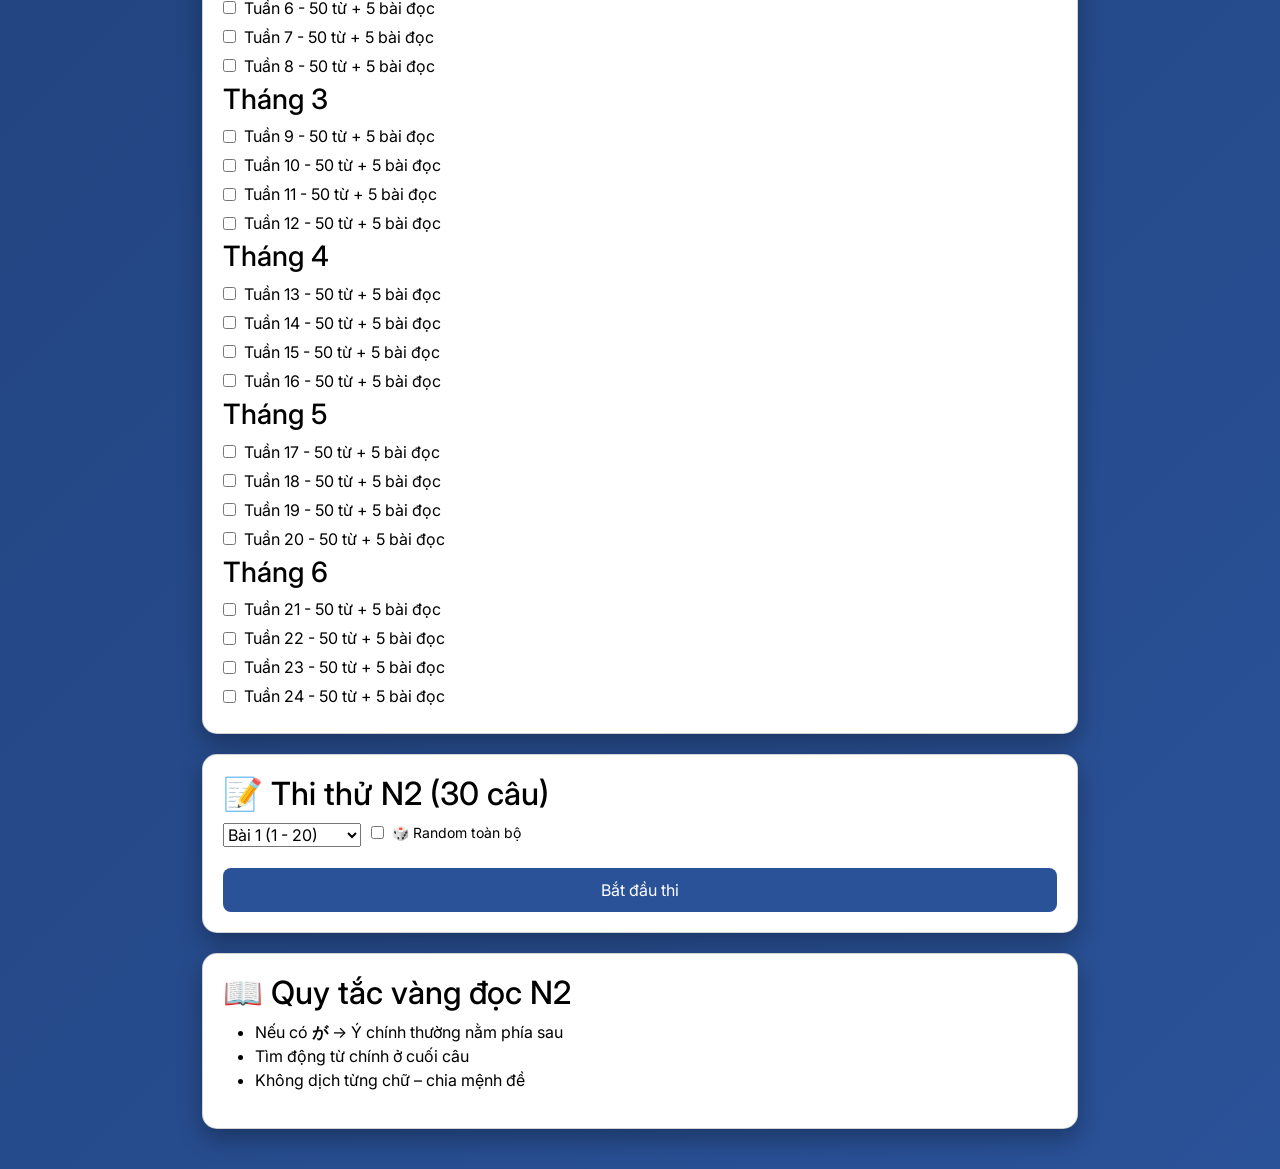
==== commit 57d090c3: "feat: Add flashcard auto-run functionality with configurable speed and automatic meaning display." ====
--- a/index.html
+++ b/index.html
@@ -75,9 +75,25 @@
 						<button class="primary" id="toggleBtn" onclick="toggleMeaning()">Hiện nghĩa</button>
 						<button class="success" onclick="nextCard(0)">Tiếp ▶</button>
 					</div>
-					<label class="autospeak-label">
-						<input type="checkbox" id="autoSpeakToggle" checked> 🔊 Phát âm tự động
-					</label>
+
+					<div class="autorun-controls">
+						<label class="flashcard-option">
+							<input type="checkbox" id="autoSpeakToggle" class="form-check-input" checked> 🔊 Phát âm tự
+							động
+						</label>
+						<label class="flashcard-option">
+							<input type="checkbox" id="autoShowMeaningToggle" class="form-check-input"> 📖 Hiện nghĩa tự
+							động
+						</label>
+						<label class="flashcard-option">
+							<input type="checkbox" id="autoRunToggle" class="form-check-input"> 🔄 Tự động chạy
+						</label>
+						<div id="speedControl" style="display: none; align-items: center; gap: 10px; margin-top: 5px;">
+							<span class="small">Tốc độ:</span>
+							<input type="range" id="autoRunSpeed" min="2" max="10" value="3" step="1">
+							<span class="small" id="speedValue">3s</span>
+						</div>
+					</div>
 				</div>
 			</div>
 
--- a/style.css
+++ b/style.css
@@ -72,7 +72,9 @@
 }
 
 .checkbox-list label {
-    display: block;
+    display: flex;
+    align-items: center;
+    gap: 10px;
     margin-bottom: 8px;
 }
 
@@ -132,7 +134,7 @@
 .btn-row {
     display: flex;
     gap: 8px;
-    margin-top: 10px;
+    margin: 10px 0;
     flex-wrap: wrap;
 }
 
@@ -141,11 +143,31 @@
     margin-top: 10px;
 }
 
-.autospeak-label {
-    display: inline-block;
-    margin-left: 10px;
+.flashcard-option {
+    display: inline-flex;
+    align-items: center;
+    gap: 8px;
     font-size: 14px;
     cursor: pointer;
+    margin-right: 15px;
+    margin-top: 5px;
+}
+
+.autorun-controls {
+    margin: 10px 0 0 10px;
+    padding-top: 10px;
+    border-top: 1px dashed #eee;
+}
+
+.form-check-input {
+    margin-top: 0 !important;
+    margin-bottom: 0 !important;
+    cursor: pointer;
+}
+
+#speedControl input[type="range"] {
+    cursor: pointer;
+    width: 150px;
 }
 
 .exam-controls {
@@ -232,8 +254,10 @@
         padding: 10px 4px;
     }
 
-    .autospeak-label {
-        display: block;
+    .flashcard-option {
+        display: inline-flex;
+        align-items: center;
+        gap: 5px;
         margin-left: 0;
         margin-top: 10px;
         font-size: 13px;
@@ -266,6 +290,15 @@
     }
 }
 
+#roadmap label,
+.exam-controls label {
+    display: flex;
+    align-items: center;
+    gap: 8px;
+    margin-bottom: 5px;
+    cursor: pointer;
+}
+
 .facebook-float {
     position: fixed;
     bottom: 80px;
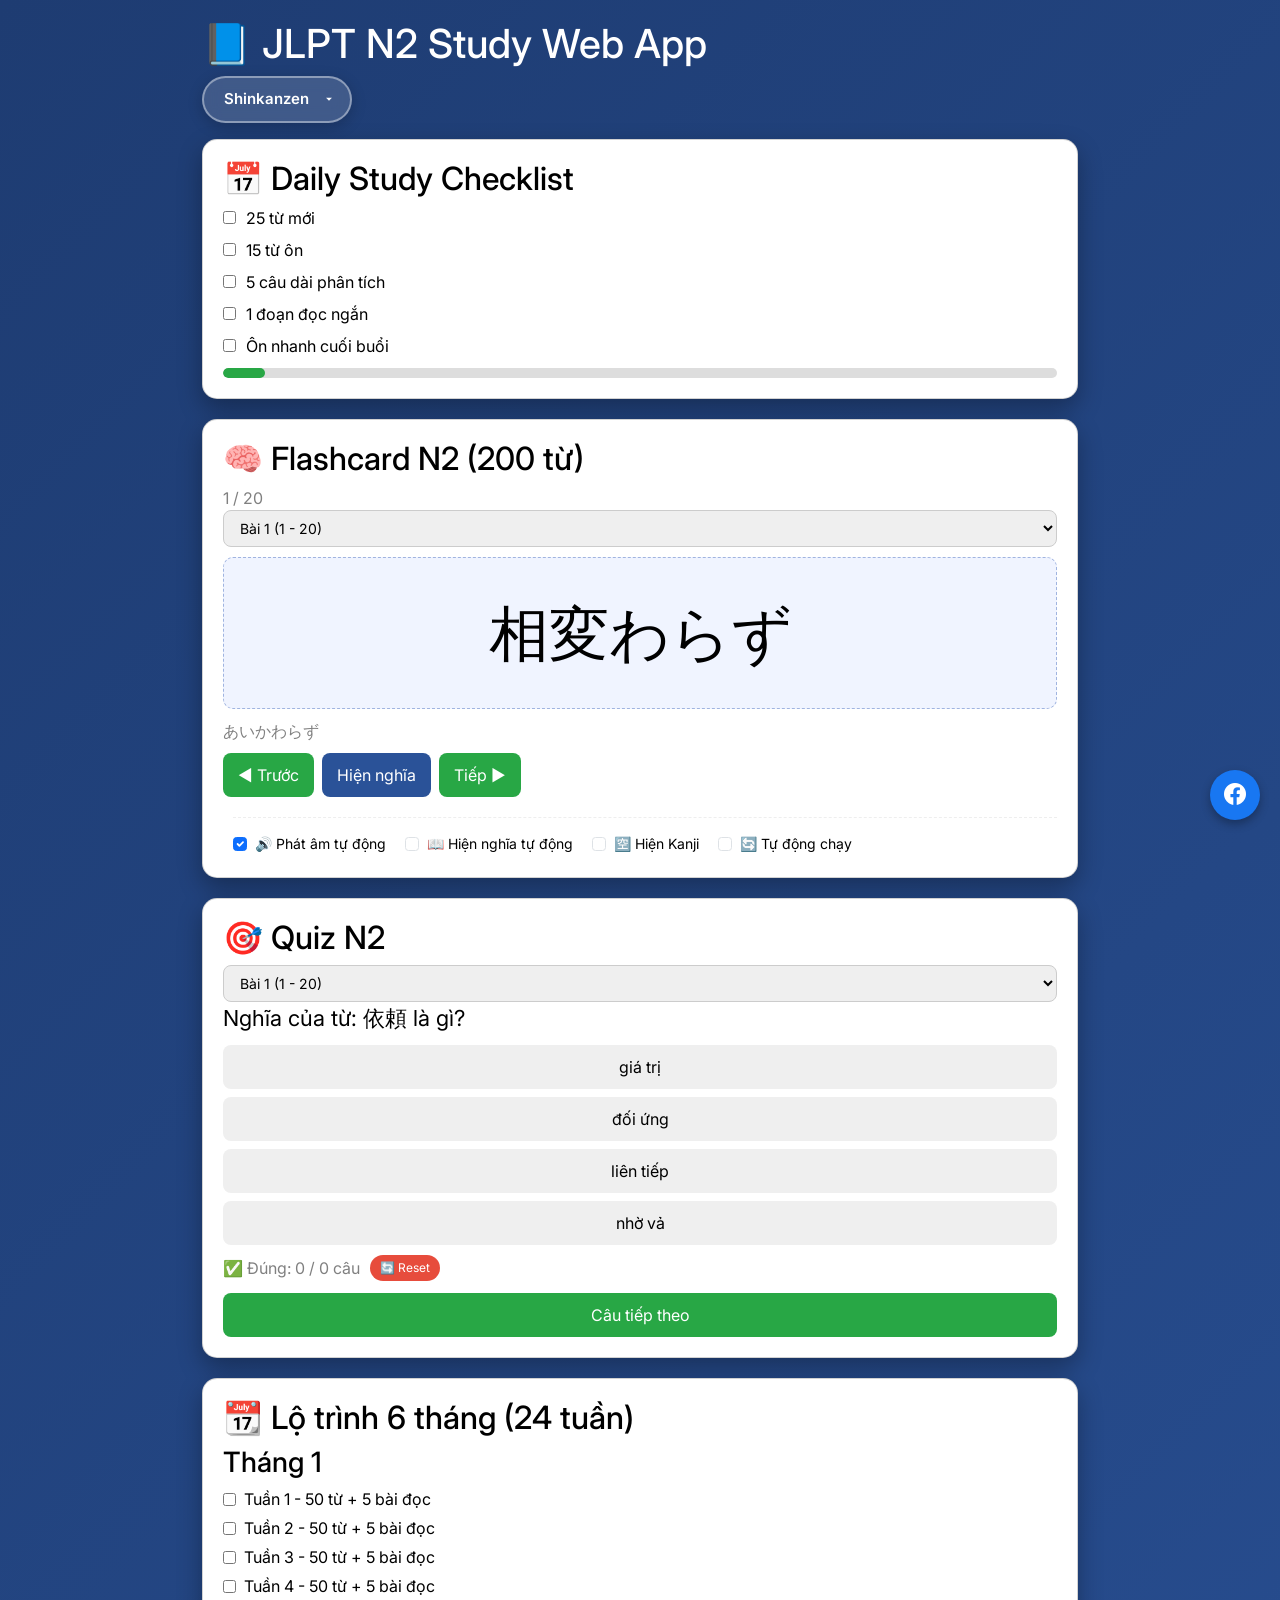
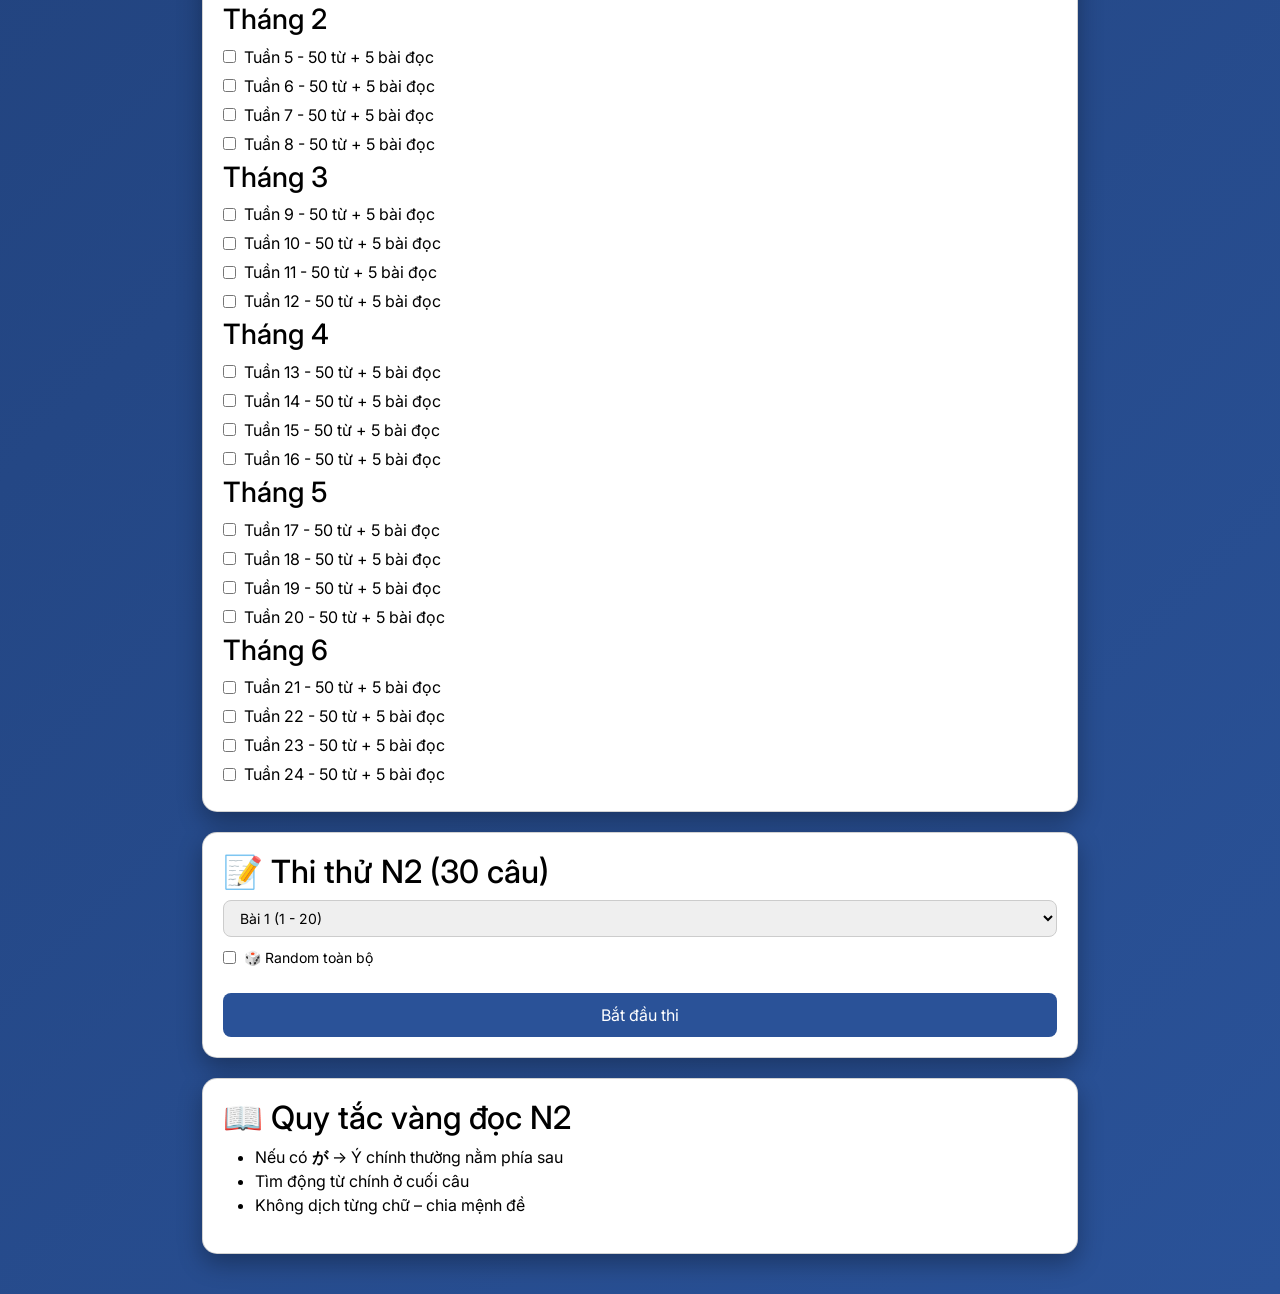
==== commit 633408e5: "feat: Add toggleable display for Kanji characters and their Han-Viet readings on flashcards with new" ====
--- a/index.html
+++ b/index.html
@@ -64,7 +64,10 @@
 					<h2>🧠 Flashcard N2 (200 từ)</h2>
 					<div class="small" id="counter"></div>
 					<select id="flashRangeSelect"></select>
-					<div class="flashcard" id="flashcard"></div>
+					<div class="flashcard-container">
+						<div class="flashcard" id="flashcard"></div>
+						<div id="kanjiDisplay" style="display:none;"></div>
+					</div>
 					<div>
 						<span class="small" id="kana"></span>
 						<span class="small" id="meaning" style="display:none;"></span>
@@ -84,6 +87,9 @@
 						<label class="flashcard-option">
 							<input type="checkbox" id="autoShowMeaningToggle" class="form-check-input"> 📖 Hiện nghĩa tự
 							động
+						</label>
+						<label class="flashcard-option">
+							<input type="checkbox" id="showKanjiToggle" class="form-check-input"> 🈳 Hiện Kanji
 						</label>
 						<label class="flashcard-option">
 							<input type="checkbox" id="autoRunToggle" class="form-check-input"> 🔄 Tự động chạy
--- a/style.css
+++ b/style.css
@@ -78,10 +78,53 @@
     margin-bottom: 8px;
 }
 
+.flashcard-container {
+    background: #f0f4ff;
+    border-radius: 10px;
+    border: 1px dashed #a0b4e0;
+    padding: 10px;
+    margin: 10px 0;
+}
+
 .flashcard {
-    font-size: 40px;
+    font-size: 60px;
     text-align: center;
-    padding: 30px;
+    padding: 20px;
+}
+
+#kanjiDisplay {
+    display: flex;
+    justify-content: center;
+    flex-wrap: wrap;
+    gap: 10px;
+    margin: 0 0 10px;
+    padding: 8px 10px;
+}
+
+.kanji-item {
+    display: inline-flex;
+    flex-direction: column;
+    align-items: center;
+    background: white;
+    border: 1.5px solid #c0cdee;
+    border-radius: 8px;
+    padding: 6px 14px;
+    min-width: 48px;
+    box-shadow: 0 2px 6px rgba(42, 82, 152, 0.08);
+}
+
+.kanji-char {
+    font-size: 22px;
+    font-weight: 700;
+    color: #1e3c72;
+    line-height: 1.2;
+}
+
+.kanji-hanviet {
+    font-size: 11px;
+    color: #7a8db5;
+    margin-top: 2px;
+    font-style: italic;
 }
 
 .small {
@@ -176,6 +219,16 @@
     gap: 10px;
     flex-wrap: wrap;
     margin-bottom: 10px;
+}
+
+#flashRangeSelect,
+#quizRangeSelect,
+#examRangeSelect {
+    width: 100%;
+    padding: 8px 12px;
+    border-radius: 8px;
+    border: 1px solid #ccc;
+    font-size: 14px;
 }
 
 /* ===== MOBILE (≤768px) ===== */
@@ -272,17 +325,6 @@
         font-size: 14px;
     }
 
-    /* Selects mobile */
-    #flashRangeSelect,
-    #quizRangeSelect,
-    #examRangeSelect {
-        width: 100%;
-        padding: 8px 12px;
-        border-radius: 8px;
-        border: 1px solid #ccc;
-        font-size: 14px;
-    }
-
     .exam-controls {
         flex-direction: column;
         align-items: flex-start;
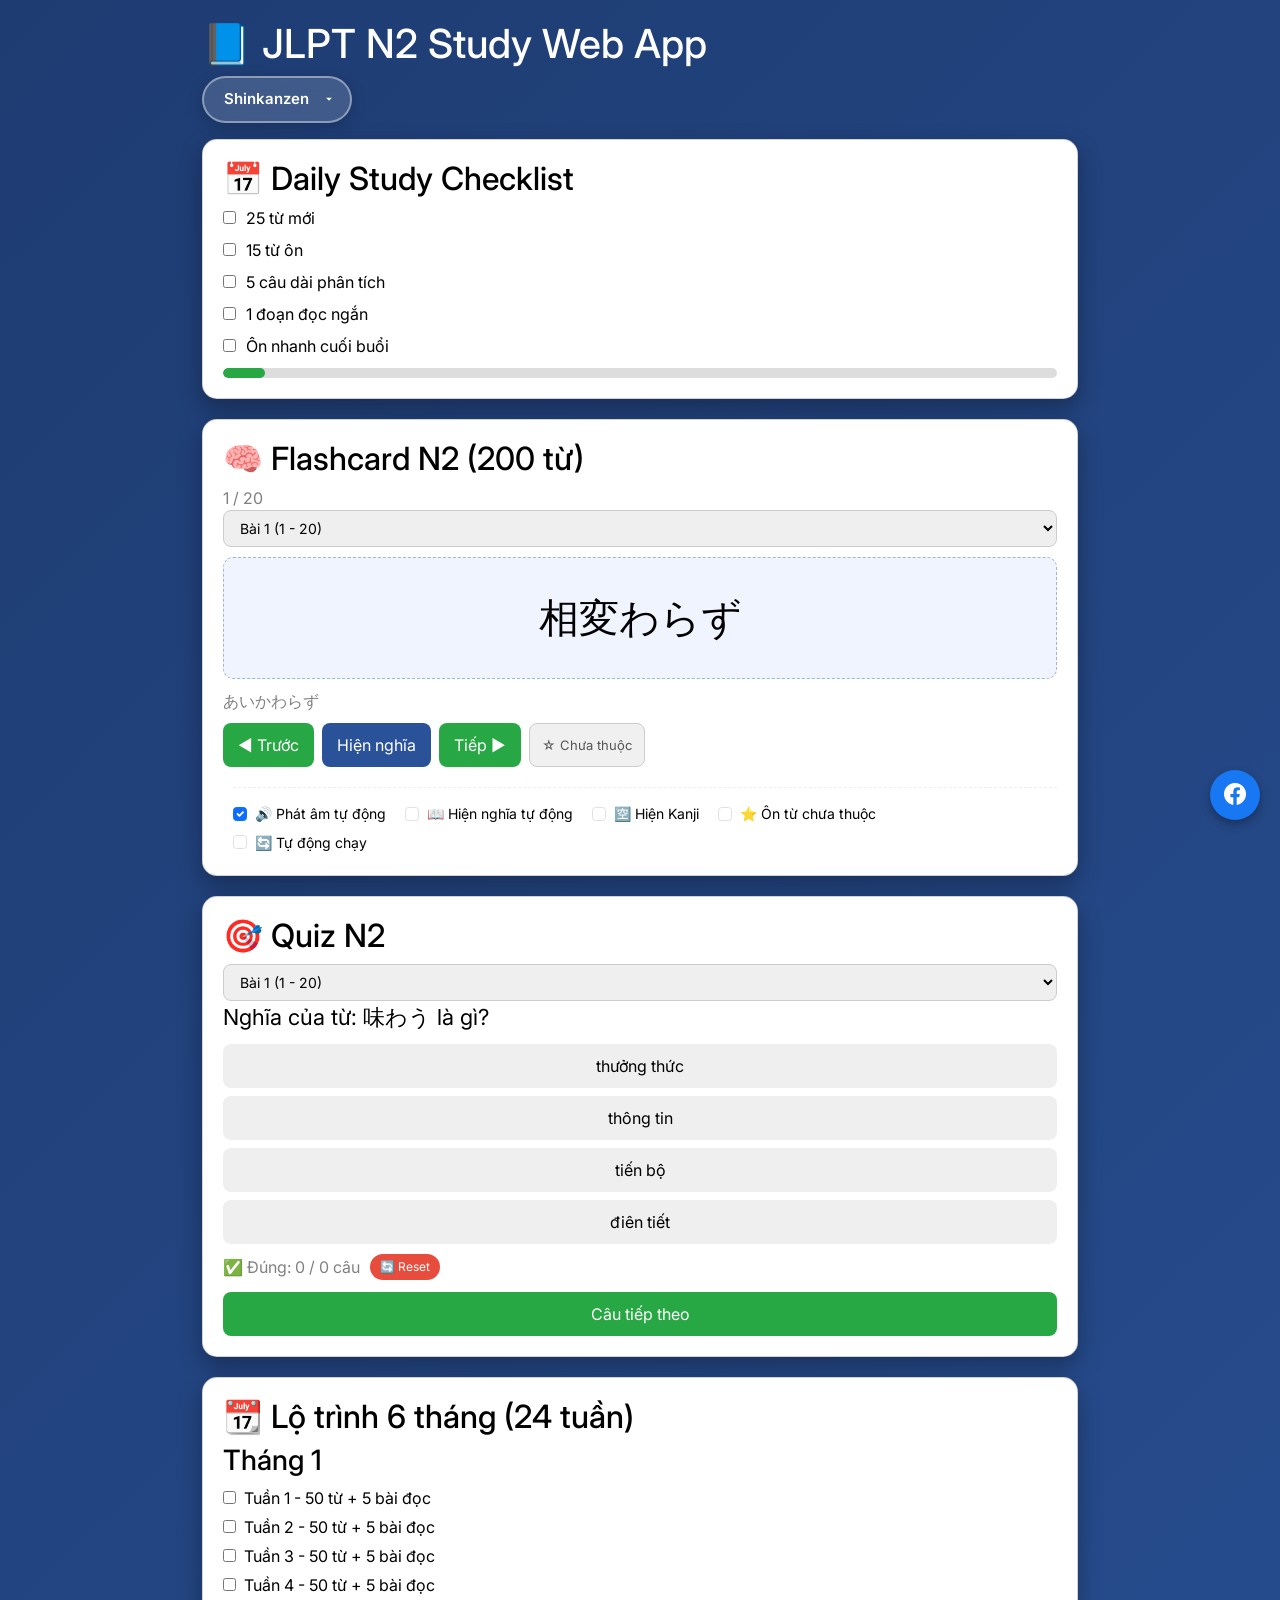
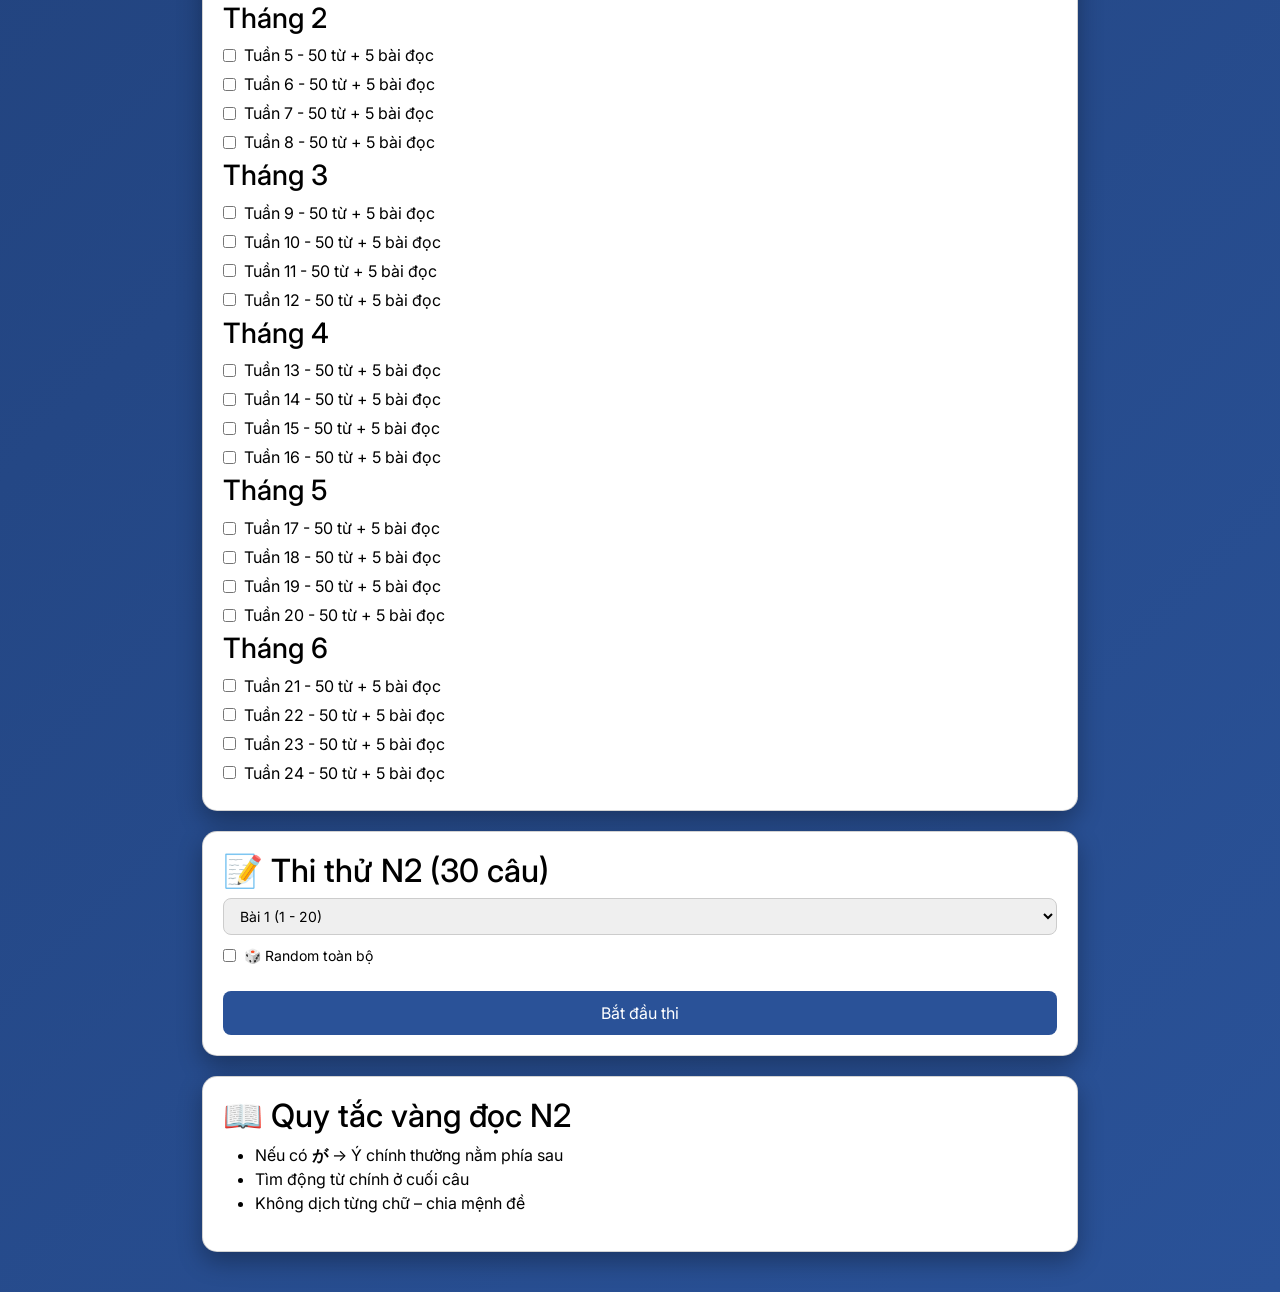
==== commit 20d67ea7: "feat: Introduce flashcard starring with a "star only" review mode, keyboard shortcuts, and mobile sw" ====
--- a/index.html
+++ b/index.html
@@ -77,6 +77,7 @@
 						<button class="success" onclick="nextCard(1)">◀ Trước</button>
 						<button class="primary" id="toggleBtn" onclick="toggleMeaning()">Hiện nghĩa</button>
 						<button class="success" onclick="nextCard(0)">Tiếp ▶</button>
+						<button class="star-btn" id="starBtn" onclick="toggleStar()">☆ Chưa thuộc</button>
 					</div>
 
 					<div class="autorun-controls">
@@ -90,6 +91,9 @@
 						</label>
 						<label class="flashcard-option">
 							<input type="checkbox" id="showKanjiToggle" class="form-check-input"> 🈳 Hiện Kanji
+						</label>
+						<label class="flashcard-option">
+							<input type="checkbox" id="starOnlyToggle" class="form-check-input"> ⭐ Ôn từ chưa thuộc <span id="starCount" class="star-count"></span>
 						</label>
 						<label class="flashcard-option">
 							<input type="checkbox" id="autoRunToggle" class="form-check-input"> 🔄 Tự động chạy
--- a/style.css
+++ b/style.css
@@ -87,7 +87,7 @@
 }
 
 .flashcard {
-    font-size: 60px;
+    font-size: 40px;
     text-align: center;
     padding: 20px;
 }
@@ -114,14 +114,14 @@
 }
 
 .kanji-char {
-    font-size: 22px;
-    font-weight: 700;
+    font-size: 25px;
+    font-weight: 400;
     color: #1e3c72;
     line-height: 1.2;
 }
 
 .kanji-hanviet {
-    font-size: 11px;
+    font-size: 20px;
     color: #7a8db5;
     margin-top: 2px;
     font-style: italic;
@@ -184,6 +184,50 @@
 .btn-full {
     width: 100%;
     margin-top: 10px;
+}
+
+/* Star button */
+.star-btn {
+    background: #f0f0f0;
+    color: #555;
+    border: 1.5px solid #ccc;
+    font-size: 13px;
+    padding: 8px 12px;
+    border-radius: 8px;
+    cursor: pointer;
+    transition: background 0.2s, color 0.2s, border-color 0.2s;
+}
+.star-btn.starred {
+    background: #fff3cd;
+    color: #c8820a;
+    border-color: #f5c842;
+    font-weight: 600;
+}
+.star-btn:hover {
+    background: #ffe9a0;
+    border-color: #f5c842;
+    color: #a86a00;
+}
+
+/* Badge số từ chưa thuộc */
+.star-count {
+    display: inline-block;
+    background: #f5c842;
+    color: #7a4e00;
+    border-radius: 10px;
+    padding: 0 6px;
+    font-size: 11px;
+    font-weight: 700;
+    margin-left: 2px;
+    vertical-align: middle;
+}
+
+/* Flashcard swipe hint cursor */
+.flashcard {
+    cursor: grab;
+}
+.flashcard:active {
+    cursor: grabbing;
 }
 
 .flashcard-option {
